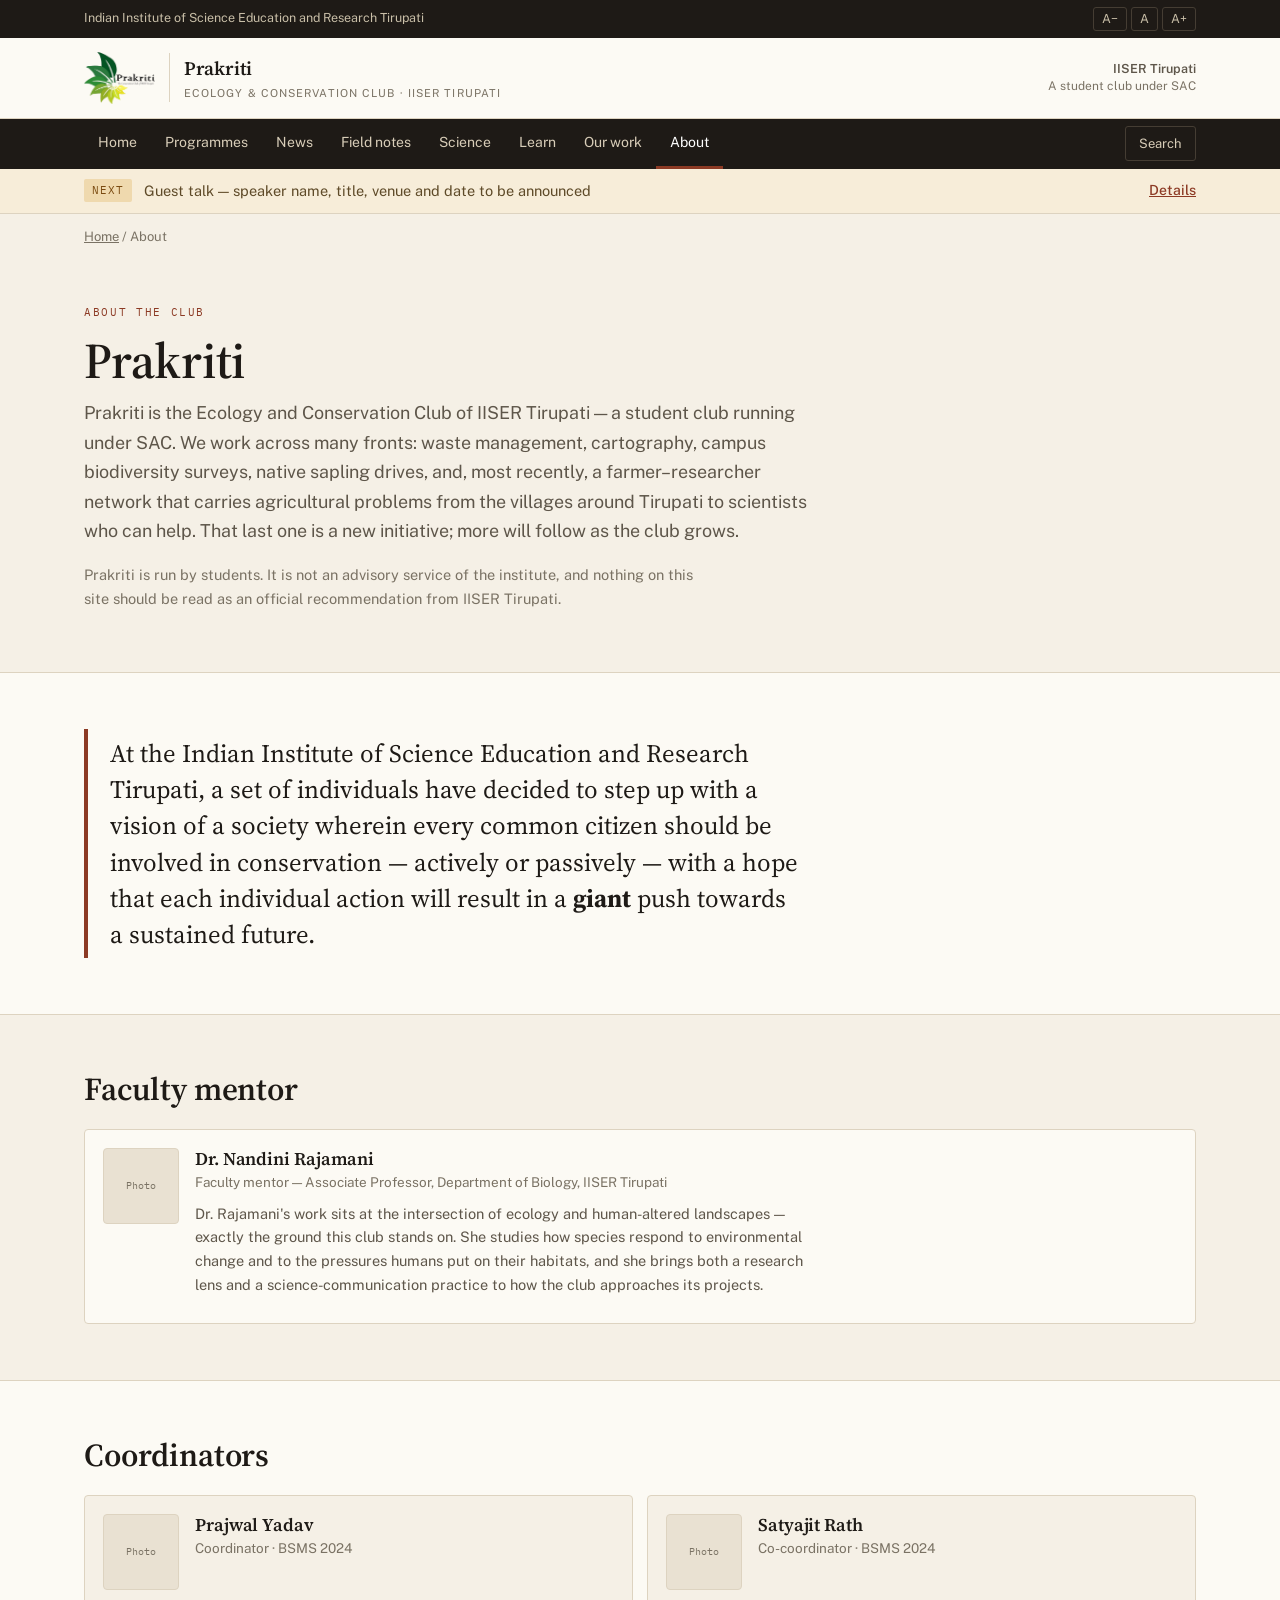
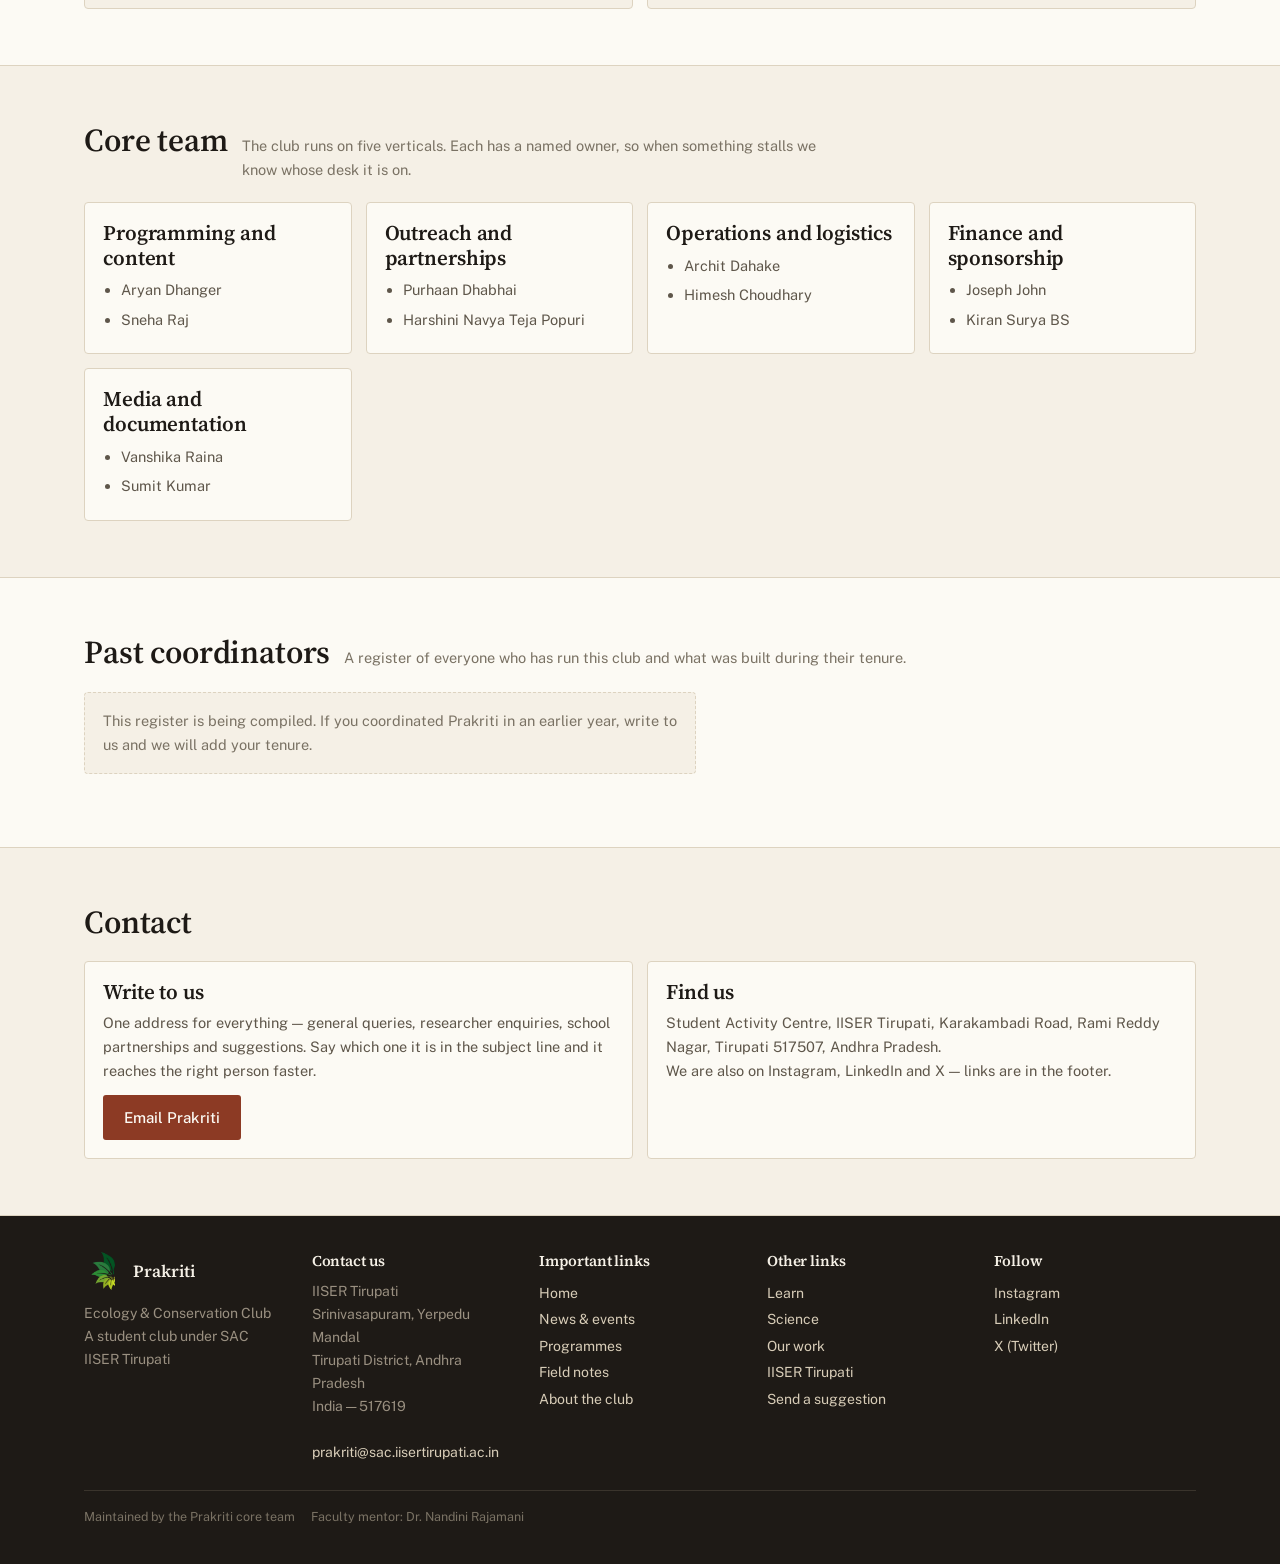
==== about.html @ 29d4784d "update content, add News and Learn pages" ====
<!DOCTYPE html>
<html lang="en">
<head>
<meta charset="utf-8">
<meta name="viewport" content="width=device-width,initial-scale=1">
<title>About — Prakriti, IISER Tirupati</title>
<meta name="description" content="Prakriti is the Ecology and Conservation Club of IISER Tirupati, a student club under SAC. Core team, faculty mentor and past coordinators.">
<link rel="icon" href="assets/img/favicon.png">
<link rel="apple-touch-icon" href="assets/img/apple-touch-icon.png">
<link rel="preconnect" href="https://fonts.googleapis.com">
<link rel="preconnect" href="https://fonts.gstatic.com" crossorigin>
<link href="https://fonts.googleapis.com/css2?family=IBM+Plex+Mono&family=Noto+Sans+Telugu:wght@400;600&family=Public+Sans:wght@400;500;600&family=Source+Serif+4:opsz,wght@8..60,600&display=swap" rel="stylesheet">
<link rel="stylesheet" href="assets/css/style.css">
</head>
<body>
<a class="skip" href="#main">Skip to content</a>
<div id="site-header"></div>

<main id="main">
  <div class="wrap"><nav class="crumbs" aria-label="Breadcrumb"><a href="index.html">Home</a> / About</nav></div>

  <header class="pagehead"><div class="wrap">
    <p class="eyebrow">About the club</p>
    <h1>Prakriti</h1>
    <p class="lede">Prakriti is the Ecology and Conservation Club of IISER Tirupati &mdash; a student club running under SAC. We work across many fronts: waste management, cartography, campus biodiversity surveys, native sapling drives, and, most recently, a farmer&ndash;researcher network that carries agricultural problems from the villages around Tirupati to scientists who can help. That last one is a new initiative; more will follow as the club grows.</p>
    <p class="muted" style="font-size:14.5px">Prakriti is run by students. It is not an advisory service of the institute, and nothing on this site should be read as an official recommendation from IISER Tirupati.</p>
  </div></header>

  <section class="section section--paper"><div class="wrap">
    <blockquote style="font-family:var(--serif);font-size:clamp(19px,2.2vw,25px);line-height:1.45;color:var(--ink);border-left:4px solid var(--laterite);padding:6px 0 6px 22px;margin:0;max-width:60ch">
      At the Indian Institute of Science Education and Research Tirupati, a set of individuals have decided to step up with a vision of a society wherein every common citizen should be involved in conservation &mdash; actively or passively &mdash; with a hope that each individual action will result in a <strong>giant</strong> push towards a sustained future.
    </blockquote>
  </div></section>

  <section class="section"><div class="wrap">
    <div class="sectionhead"><h2>Faculty mentor</h2></div>
    <div id="mentor"></div>
  </div></section>

  <section class="section section--paper"><div class="wrap">
    <div class="sectionhead"><h2>Coordinators</h2></div>
    <div class="grid grid--2" id="coordinators"></div>
  </div></section>

  <section class="section"><div class="wrap">
    <div class="sectionhead"><h2>Core team</h2>
      <p>The club runs on five verticals. Each has a named owner, so when something stalls we know whose desk it is on.</p></div>
    <div class="grid grid--3" id="core-team"></div>
  </div></section>

  <section class="section section--paper"><div class="wrap">
    <div class="sectionhead"><h2>Past coordinators</h2>
      <p>A register of everyone who has run this club and what was built during their tenure.</p></div>
    <div id="past-coordinators"></div>
  </div></section>

  <section class="section" id="contact"><div class="wrap">
    <div class="sectionhead"><h2>Contact</h2></div>
    <div class="grid grid--2">
      <article class="card">
        <h3>Write to us</h3>
        <p>One address for everything &mdash; general queries, researcher enquiries, school partnerships and suggestions. Say which one it is in the subject line and it reaches the right person faster.</p>
        <p style="margin-top:12px"><a class="btn btn--primary" id="mail-link" href="#">Email Prakriti</a></p>
      </article>
      <article class="card">
        <h3>Find us</h3>
        <p>Student Activity Centre, IISER Tirupati, Karakambadi Road, Rami Reddy Nagar, Tirupati 517507, Andhra Pradesh.</p>
        <p>We are also on Instagram, LinkedIn and X &mdash; links are in the footer.</p>
      </article>
    </div>
  </div></section>
</main>

<div id="site-footer"></div>
<script src="assets/js/content.js"></script>
<script src="assets/js/site.js"></script>
<script>
  document.addEventListener("DOMContentLoaded", function () {
    document.getElementById("mail-link").href = "mailto:" + SITE.email;
  });
</script>
</body>
</html>
---- assets/css/style.css ----
/* Prakriti — Conservation Club, IISER Tirupati
   Direction C: Soil and Signal
   Edit content in assets/js/content.js, not here. */

:root{
  --millet:#F5F0E6;
  --paper:#FCFAF4;
  --ink:#1E1A16;
  --ink-soft:#5E564A;
  --muted:#7A7264;
  --rule:#DDD3C0;
  --rule-soft:#E9E1D2;

  --laterite:#8C3A24;
  --laterite-dark:#6B2A18;
  --laterite-bg:#F5E3DC;

  --ochre:#C9853F;
  --ochre-bg:#F7EDD9;
  --ochre-text:#7A4A10;

  --green:#1B6B2E;
  --green-dark:#14521F;
  --green-bg:#E4EFE3;

  --leaf:#4A6224;

  --serif:"Source Serif 4",Georgia,serif;
  --sans:"Public Sans",system-ui,-apple-system,sans-serif;
  --mono:"IBM Plex Mono",ui-monospace,monospace;
  --telugu:"Noto Sans Telugu",var(--sans);

  --wrap:1200px;
  --gut:clamp(18px,4vw,44px);
  --strata:linear-gradient(180deg,#4A5A2C 0 8%,#4A2B1E 8% 24%,#8C3A24 24% 48%,#A85230 48% 66%,#C9853F 66% 84%,#8A7A5E 84% 100%);
}

*{box-sizing:border-box}
html{scroll-behavior:smooth;font-size:var(--rootsize,17px)}
body{
  margin:0;background:var(--millet);color:var(--ink);
  font-family:var(--sans);font-size:1rem;line-height:1.65;
  -webkit-font-smoothing:antialiased;
}
img{max-width:100%;display:block}
a{color:var(--green-dark)}
a:hover{color:var(--green)}
:focus-visible{outline:2px solid var(--laterite);outline-offset:2px}

.wrap{max-width:var(--wrap);margin:0 auto;padding-inline:var(--gut)}
.skip{position:absolute;left:-9999px}
.skip:focus{left:8px;top:8px;z-index:200;background:var(--paper);padding:8px 14px;border-radius:3px}
.sr{position:absolute;width:1px;height:1px;overflow:hidden;clip:rect(0 0 0 0);white-space:nowrap}

h1,h2,h3,h4{font-family:var(--serif);font-weight:600;line-height:1.18;margin:0;letter-spacing:-.005em}
h1{font-size:clamp(30px,4.4vw,50px);line-height:1.1}
h2{font-size:clamp(22px,2.8vw,32px)}
h3{font-size:clamp(17px,1.7vw,21px)}
h4{font-size:16px}
p{margin:0 0 1rem;max-width:68ch}
.lede{font-size:clamp(16px,1.4vw,19px);color:var(--ink-soft)}
.eyebrow{font-family:var(--mono);font-size:11px;letter-spacing:.15em;text-transform:uppercase;color:var(--laterite);margin:0 0 12px}
.muted{color:var(--muted)}
[lang="te"]{font-family:var(--telugu);line-height:1.85}

/* ---------- top bar ---------- */
.topbar{background:var(--ink);color:#C9BFA8;font-size:12.5px}
.topbar__in{display:flex;align-items:center;gap:14px;padding-block:7px;flex-wrap:wrap}
.topbar__name{margin-right:auto}
.topbar button{
  background:none;border:1px solid #453D33;color:inherit;font:inherit;
  padding:2px 8px;border-radius:3px;cursor:pointer;line-height:1.4;
}
.topbar button:hover{border-color:#7A7264;color:#F5F0E6}
.sizeset{display:flex;gap:4px}

/* ---------- masthead ---------- */
.masthead{background:var(--paper);border-bottom:1px solid var(--rule)}
.masthead__in{display:flex;align-items:center;gap:16px;padding-block:14px}
.lockup{display:flex;align-items:center;gap:14px;text-decoration:none;color:inherit}
.lockup img{height:52px;width:auto}
.lockup__txt{border-left:1px solid var(--rule);padding-left:14px}
.lockup__txt b{display:block;font-family:var(--serif);font-size:19px;font-weight:600;letter-spacing:-.01em}
.lockup__txt span{display:block;font-size:11px;letter-spacing:.1em;text-transform:uppercase;color:var(--muted)}
.masthead__inst{margin-left:auto;text-align:right;font-size:12px;color:var(--muted);line-height:1.4;max-width:22ch}
.masthead__inst b{display:block;color:var(--ink-soft);font-weight:600;font-size:12.5px}
@media(max-width:720px){
  .lockup img{height:40px}
  .masthead__inst{display:none}
}

/* ---------- nav ---------- */
.mainnav{background:var(--ink);position:sticky;top:0;z-index:80}
.mainnav__in{display:flex;align-items:stretch;gap:2px;padding-inline:var(--gut);max-width:var(--wrap);margin:0 auto}
.mainnav a{
  color:#D8CDB8;text-decoration:none;font-size:14px;padding:12px 14px;
  border-bottom:3px solid transparent;white-space:nowrap;
}
.mainnav a:hover{color:#fff;background:#2C251E}
.mainnav a[aria-current="page"]{color:#fff;border-bottom-color:var(--laterite)}
.navsearch{
  margin-left:auto;align-self:center;background:none;border:1px solid #453D33;
  color:#D8CDB8;font:inherit;font-size:13px;padding:6px 13px;border-radius:3px;cursor:pointer;
  display:flex;align-items:center;gap:7px;
}
.navsearch:hover{border-color:#7A7264;color:#fff}
.navtoggle{display:none;margin-left:auto;align-self:center;background:none;border:1px solid #453D33;color:#D8CDB8;font:inherit;padding:6px 12px;border-radius:3px;cursor:pointer}
@media(max-width:900px){
  .mainnav__in{flex-wrap:wrap}
  .navtoggle{display:block}
  .mainnav__links{display:none;width:100%;flex-direction:column;padding-bottom:8px}
  .mainnav__links.open{display:flex}
  .mainnav__links a{border-bottom:1px solid #2C251E;border-left:3px solid transparent}
  .mainnav__links a[aria-current="page"]{border-left-color:var(--laterite);border-bottom-color:#2C251E}
  .navsearch{order:-1;margin-left:auto}
}
@media(min-width:901px){.mainnav__links{display:flex}}

/* ---------- strata + hero ---------- */
.strata{width:6px;flex:none;background:var(--strata)}
.hero{display:flex;background:var(--millet);border-bottom:1px solid var(--rule)}
.hero__body{flex:1;padding:clamp(30px,5vw,60px) var(--gut);max-width:var(--wrap);margin-inline:auto}
.hero h1{max-width:20ch;margin-bottom:16px}
.hero .lede{max-width:60ch}
.btnrow{display:flex;flex-wrap:wrap;gap:10px;margin-top:24px}

.btn{
  display:inline-block;font-family:var(--sans);font-size:15px;font-weight:500;
  padding:11px 20px;border-radius:3px;border:1px solid transparent;
  text-decoration:none;cursor:pointer;line-height:1.4;
}
.btn--primary{background:var(--laterite);color:var(--paper)}
.btn--primary:hover{background:var(--laterite-dark);color:var(--paper)}
.btn--secondary{border-color:#B6C4B4;color:var(--green-dark);background:none}
.btn--secondary:hover{border-color:var(--green);background:var(--green-bg);color:var(--green-dark)}
.btn--wide{width:100%;text-align:center}

/* ---------- announcement ---------- */
.announce{background:var(--ochre-bg);border-bottom:1px solid var(--rule)}
.announce__in{display:flex;align-items:center;gap:12px;padding-block:10px;flex-wrap:wrap}
.tag{
  font-family:var(--mono);font-size:10.5px;letter-spacing:.1em;text-transform:uppercase;
  padding:3px 8px;border-radius:2px;background:#EFD9AE;color:var(--ochre-text);white-space:nowrap;
}
.announce__txt{font-size:14.5px;color:#5E4A28}
.announce a{margin-left:auto;font-size:14px;color:var(--laterite);font-weight:500}

/* ---------- sections ---------- */
.section{padding-block:clamp(34px,5vw,56px);border-bottom:1px solid var(--rule)}
.section--paper{background:var(--paper)}
.sectionhead{display:flex;align-items:baseline;gap:14px;flex-wrap:wrap;margin-bottom:20px}
.sectionhead p{margin:0;width:100%;color:var(--muted);font-size:14.5px}
.sectionhead a{margin-left:auto;font-size:14px;font-weight:500}

.crumbs{font-size:13px;color:var(--muted);padding-block:12px}
.crumbs a{color:var(--muted)}

.pagehead{padding-block:clamp(26px,4vw,44px);border-bottom:1px solid var(--rule)}
.pagehead h1{margin-bottom:10px}

/* ---------- cards ---------- */
.grid{display:grid;gap:14px}
.grid--3{grid-template-columns:repeat(auto-fit,minmax(240px,1fr))}
.grid--4{grid-template-columns:repeat(auto-fit,minmax(190px,1fr))}
.grid--2{grid-template-columns:repeat(auto-fit,minmax(300px,1fr))}

.card{background:var(--paper);border:1px solid var(--rule);border-radius:4px;padding:18px}
.section--paper .card{background:var(--millet)}
.card__meta{font-family:var(--mono);font-size:10.5px;letter-spacing:.08em;text-transform:uppercase;color:var(--muted);margin-bottom:8px}
.card h3{margin-bottom:6px}
.card p{font-size:14.5px;color:var(--ink-soft);margin:0}
.card__foot{margin-top:12px;padding-top:10px;border-top:1px solid var(--rule-soft);font-size:13px;color:var(--muted)}

/* ---------- report board ---------- */
.board{border-top:1px solid var(--rule)}
.brow{
  display:grid;grid-template-columns:100px 1fr 200px 130px;gap:16px;align-items:baseline;
  padding:14px 0;border-bottom:1px solid var(--rule);
}
.brow__id{font-family:var(--mono);font-size:12.5px;color:var(--laterite)}
.brow__q{font-size:15px}
.brow__loc{font-size:13.5px;color:var(--muted)}
@media(max-width:820px){
  .brow{grid-template-columns:100px 1fr;row-gap:5px}
  .brow__loc,.brow__status{grid-column:2}
}
.chip{
  display:inline-block;font-family:var(--mono);font-size:10.5px;letter-spacing:.07em;
  text-transform:uppercase;padding:3px 8px;border-radius:2px;border:1px solid;white-space:nowrap;
}
.chip--new{color:var(--ochre-text);border-color:#DFC08A;background:var(--ochre-bg)}
.chip--routed{color:var(--green-dark);border-color:#AFCBAC;background:var(--green-bg)}
.chip--answered{color:var(--leaf);border-color:#BCCB9E;background:#EDF2E2}

/* ---------- science entry ---------- */
.sci{background:var(--paper);border:1px solid var(--rule);border-left:4px solid var(--ochre);border-radius:0;padding:20px;margin-bottom:16px}
.section--paper .sci{background:var(--millet)}
.sci h3{margin-bottom:14px;max-width:46ch}
.sci__block{margin-bottom:14px}
.sci__block:last-child{margin-bottom:0}
.sci__label{font-family:var(--mono);font-size:10.5px;letter-spacing:.1em;text-transform:uppercase;color:var(--ochre-text);margin-bottom:5px}
.sci__block p{font-size:14.5px;color:var(--ink-soft);margin:0 0 6px}
.sci__block ul{margin:0;padding-left:19px;font-size:14.5px;color:var(--ink-soft)}
.sci__block li{margin-bottom:4px}

/* ---------- people ---------- */
.person{display:flex;gap:16px;background:var(--paper);border:1px solid var(--rule);border-radius:4px;padding:18px}
.section--paper .person{background:var(--millet)}
.person__ph{
  width:76px;height:76px;flex:none;border-radius:4px;background:var(--rule-soft);
  border:1px solid var(--rule);display:flex;align-items:center;justify-content:center;
  font-family:var(--mono);font-size:9.5px;color:var(--muted);text-align:center;overflow:hidden;
}
.person__ph img{width:100%;height:100%;object-fit:cover}
.person h3{font-size:18px;margin-bottom:2px}
.person__role{font-size:13.5px;color:var(--muted);margin-bottom:8px}
.person p{font-size:14.5px;color:var(--ink-soft);margin:0 0 8px}

.teamlist{margin:0;padding-left:18px;font-size:14.5px;color:var(--ink-soft);line-height:1.9}
.teamlist li{margin-bottom:2px}

.reg{width:100%;border-collapse:collapse;font-size:14.5px}
.reg th{
  text-align:left;font-family:var(--mono);font-size:10.5px;letter-spacing:.09em;
  text-transform:uppercase;color:var(--muted);font-weight:400;
  padding:8px 12px 8px 0;border-bottom:1px solid var(--rule);
}
.reg td{padding:11px 12px 11px 0;border-bottom:1px solid var(--rule-soft);vertical-align:top}
.reg td:first-child{font-family:var(--mono);font-size:12.5px;color:var(--laterite);white-space:nowrap}

/* ---------- forms ---------- */
.field{margin-bottom:15px}
.field label{display:block;font-size:14px;font-weight:600;margin-bottom:5px}
.field .opt{font-weight:400;color:var(--muted);font-size:12.5px}
.field input,.field select,.field textarea{
  width:100%;background:var(--paper);border:1px solid var(--rule);color:var(--ink);
  font-family:inherit;font-size:16px;padding:11px 12px;border-radius:3px;
}
.field textarea{min-height:120px;resize:vertical}
.field input:focus,.field textarea:focus,.field select:focus{border-color:var(--laterite);outline:none}
.formnote{font-size:13.5px;color:var(--muted)}
.status{font-size:14px;min-height:1.4em;margin:12px 0 0}
.status[data-tone="ok"]{color:var(--leaf)}
.status[data-tone="err"]{color:var(--laterite)}

.callout{background:var(--green-bg);border:1px solid #C6DBC4;border-radius:4px;padding:16px 18px}
.callout p:last-child{margin-bottom:0}

/* ---------- search ---------- */
.searchpanel{
  display:none;position:fixed;inset:0;z-index:120;background:rgba(30,26,22,.55);
  padding:8vh 16px 16px;
}
.searchpanel.open{display:block}
.searchbox{
  max-width:620px;margin:0 auto;background:var(--paper);border-radius:6px;
  border:1px solid var(--rule);overflow:hidden;
}
.searchbox input{
  width:100%;border:none;border-bottom:1px solid var(--rule);padding:16px 18px;
  font-family:inherit;font-size:17px;background:var(--paper);color:var(--ink);
}
.searchbox input:focus{outline:none}
.results{max-height:56vh;overflow-y:auto}
.results a{display:block;padding:12px 18px;border-bottom:1px solid var(--rule-soft);text-decoration:none;color:var(--ink)}
.results a:hover{background:var(--millet)}
.results .rk{font-family:var(--mono);font-size:10px;letter-spacing:.09em;text-transform:uppercase;color:var(--muted)}
.results .rt{font-size:15px;margin-top:2px}
.results__empty{padding:18px;color:var(--muted);font-size:14.5px}

/* ---------- footer ---------- */
.foot{background:var(--ink);color:#9A9081;padding-block:36px;font-size:14px}
.foot a{color:#D8CDB8;text-decoration:none}
.foot a:hover{color:#fff;text-decoration:underline}
.foot__grid{display:grid;grid-template-columns:repeat(auto-fit,minmax(190px,1fr));gap:26px}
.foot h4{font-family:var(--serif);color:#F5F0E6;font-size:15px;margin-bottom:10px;font-weight:600}
.foot ul{list-style:none;margin:0;padding:0;line-height:1.9}
.foot__brand{display:flex;align-items:center;gap:11px;margin-bottom:12px}
.foot__brand img{height:38px;width:auto}
.foot__brand b{font-family:var(--serif);color:#F5F0E6;font-size:17px;font-weight:600}
.foot__legal{
  border-top:1px solid #3A342C;margin-top:26px;padding-top:16px;
  font-size:12.5px;color:#7A7264;display:flex;gap:16px;flex-wrap:wrap;
}

.pending{
  border:1px dashed var(--rule);border-radius:4px;padding:16px 18px;
  color:var(--muted);font-size:14.5px;background:var(--paper);
}
.section--paper .pending{background:var(--millet)}

@media (prefers-reduced-motion:reduce){
  html{scroll-behavior:auto}
  *{animation:none!important;transition:none!important}
}
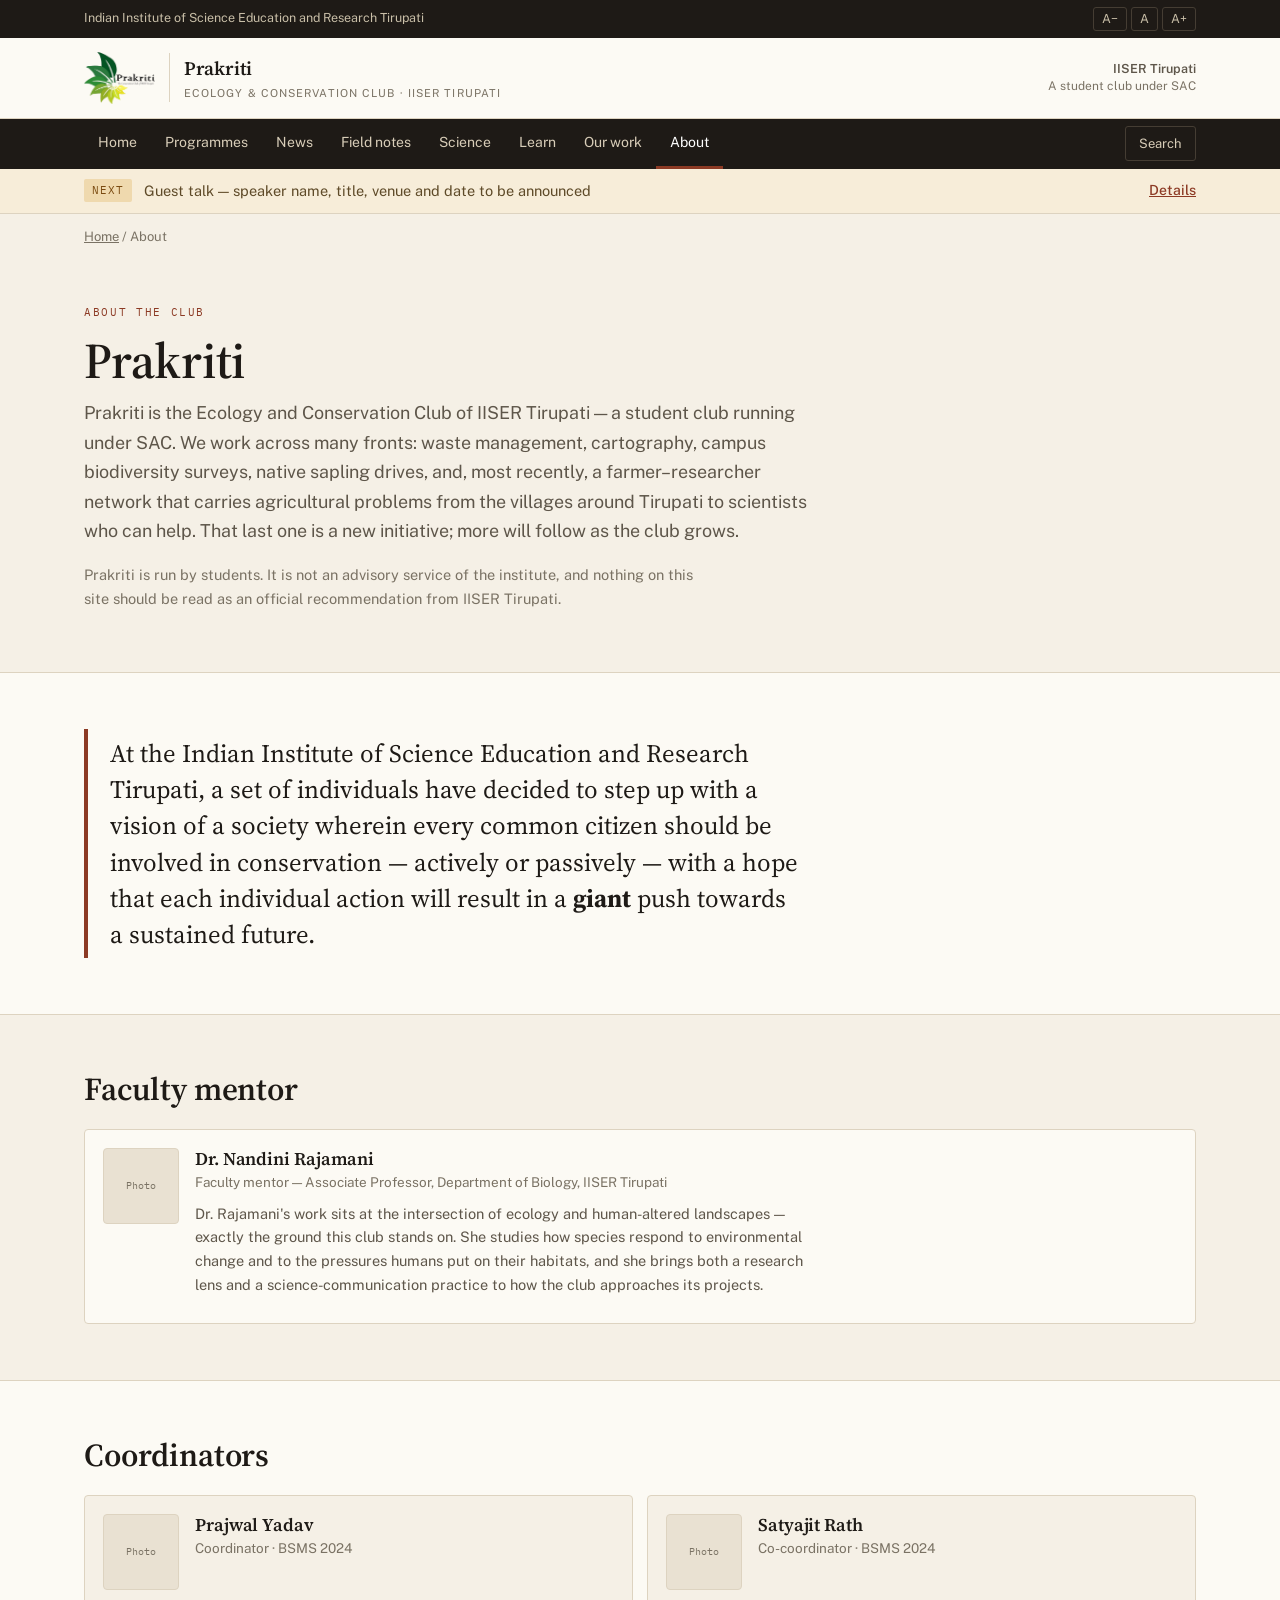
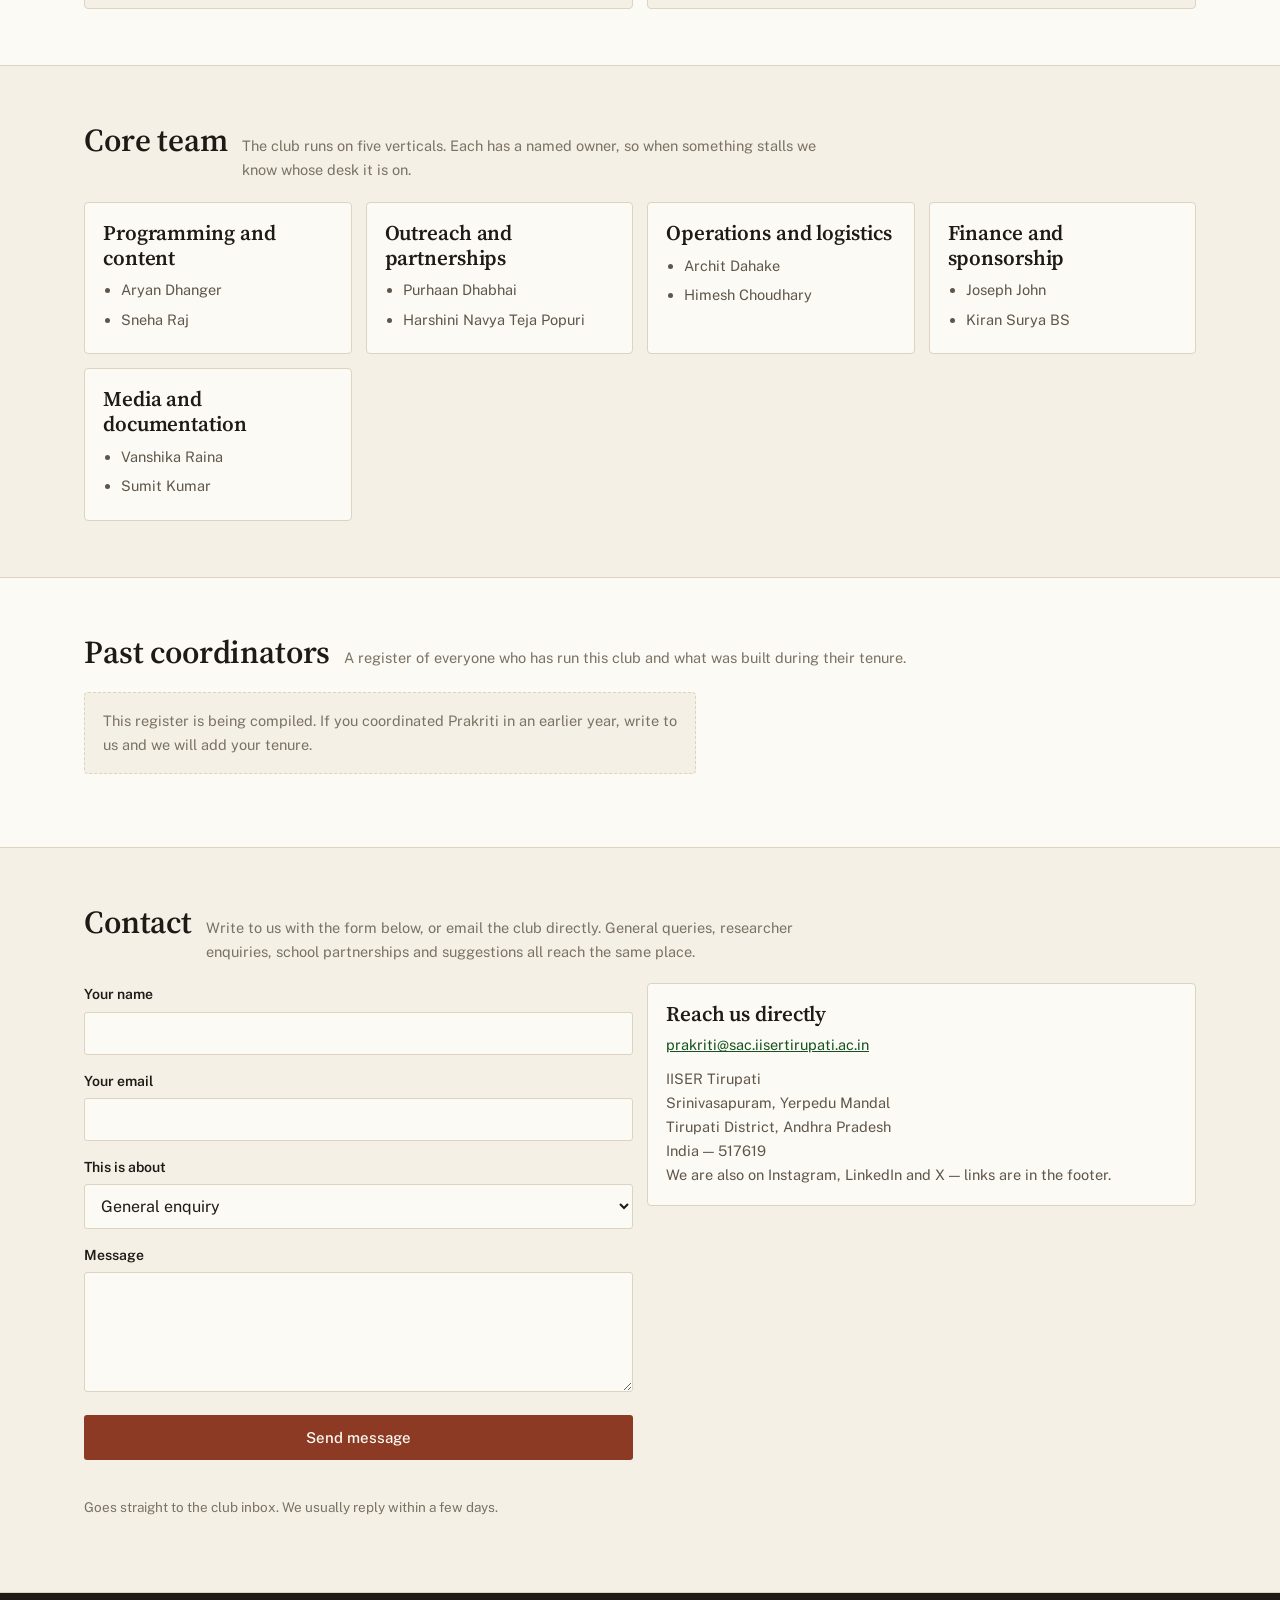
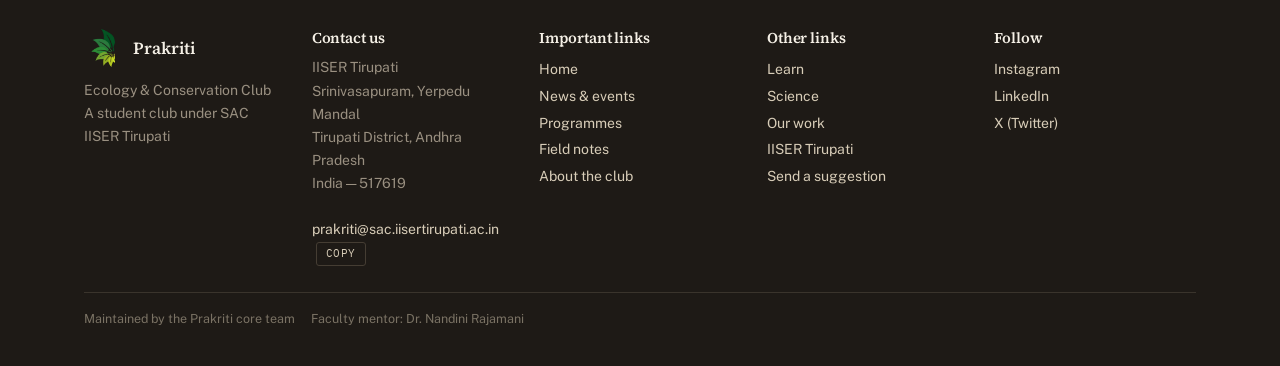
==== commit 4996c2a3: "third update" ====
--- a/about.html
+++ b/about.html
@@ -55,29 +55,93 @@
   </div></section>
 
   <section class="section" id="contact"><div class="wrap">
-    <div class="sectionhead"><h2>Contact</h2></div>
+    <div class="sectionhead"><h2>Contact</h2>
+      <p>Write to us with the form below, or email the club directly. General queries, researcher enquiries, school partnerships and suggestions all reach the same place.</p></div>
     <div class="grid grid--2">
-      <article class="card">
-        <h3>Write to us</h3>
-        <p>One address for everything &mdash; general queries, researcher enquiries, school partnerships and suggestions. Say which one it is in the subject line and it reaches the right person faster.</p>
-        <p style="margin-top:12px"><a class="btn btn--primary" id="mail-link" href="#">Email Prakriti</a></p>
-      </article>
-      <article class="card">
-        <h3>Find us</h3>
-        <p>Student Activity Centre, IISER Tirupati, Karakambadi Road, Rami Reddy Nagar, Tirupati 517507, Andhra Pradesh.</p>
-        <p>We are also on Instagram, LinkedIn and X &mdash; links are in the footer.</p>
-      </article>
+      <div>
+        <form id="contactForm" novalidate>
+          <div class="field">
+            <label for="c_name">Your name</label>
+            <input id="c_name" name="name" required autocomplete="name">
+          </div>
+          <div class="field">
+            <label for="c_email">Your email</label>
+            <input id="c_email" name="email" type="email" required autocomplete="email">
+          </div>
+          <div class="field">
+            <label for="c_topic">This is about</label>
+            <select id="c_topic" name="topic">
+              <option>General enquiry</option>
+              <option>I'm a researcher</option>
+              <option>School partnership</option>
+              <option>A suggestion</option>
+              <option>Something else</option>
+            </select>
+          </div>
+          <div class="field">
+            <label for="c_message">Message</label>
+            <textarea id="c_message" name="message" required></textarea>
+          </div>
+          <p><button type="submit" class="btn btn--primary btn--wide">Send message</button></p>
+          <p class="status" id="c_status" role="status" aria-live="polite"></p>
+          <p class="formnote">Goes straight to the club inbox. We usually reply within a few days.</p>
+        </form>
+      </div>
+      <div>
+        <article class="card">
+          <h3>Reach us directly</h3>
+          <p style="margin-bottom:10px"><a id="c_mail" href="#">prakriti@sac.iisertirupati.ac.in</a></p>
+          <p>IISER Tirupati<br>Srinivasapuram, Yerpedu Mandal<br>Tirupati District, Andhra Pradesh<br>India &mdash; 517619</p>
+          <p style="margin:0">We are also on Instagram, LinkedIn and X &mdash; links are in the footer.</p>
+        </article>
+      </div>
     </div>
   </div></section>
+
+  <script>
+  document.addEventListener("DOMContentLoaded", function () {
+    document.getElementById("c_mail").href = "mailto:" + SITE.email;
+
+    // Formspree endpoint. Replace FORM_ID after creating a free form at formspree.io.
+    var FORMSPREE = "";
+    var form = document.getElementById("contactForm");
+    var st = document.getElementById("c_status");
+    function say(m, tone){ st.textContent = m; st.dataset.tone = tone || ""; }
+
+    form.addEventListener("submit", function (e) {
+      e.preventDefault();
+      if (!form.name.value.trim() || !form.email.value.trim() || !form.message.value.trim()) {
+        return say("Please fill in your name, email and message.", "err");
+      }
+      if (!FORMSPREE) {
+        // Fallback until Formspree is connected: open the user's mail app, pre-filled.
+        var body = "Name: " + form.name.value.trim() +
+                   "\nEmail: " + form.email.value.trim() +
+                   "\nTopic: " + form.topic.value +
+                   "\n\n" + form.message.value.trim();
+        window.location.href = "mailto:" + SITE.email +
+          "?subject=" + encodeURIComponent("Website enquiry — " + form.topic.value) +
+          "&body=" + encodeURIComponent(body);
+        return say("Opening your email app with the message ready to send.", "ok");
+      }
+      say("Sending…");
+      fetch(FORMSPREE, {
+        method: "POST",
+        headers: { "Accept": "application/json" },
+        body: new FormData(form)
+      }).then(function (r) {
+        if (r.ok) { form.reset(); say("Thanks — your message has been sent.", "ok"); }
+        else { say("Something went wrong. Please email us directly instead.", "err"); }
+      }).catch(function () {
+        say("Something went wrong. Please email us directly instead.", "err");
+      });
+    });
+  });
+  </script>
 </main>
 
 <div id="site-footer"></div>
 <script src="assets/js/content.js"></script>
 <script src="assets/js/site.js"></script>
-<script>
-  document.addEventListener("DOMContentLoaded", function () {
-    document.getElementById("mail-link").href = "mailto:" + SITE.email;
-  });
-</script>
 </body>
 </html>
--- a/assets/css/style.css
+++ b/assets/css/style.css
@@ -216,6 +216,13 @@
 .person__role{font-size:13.5px;color:var(--muted);margin-bottom:8px}
 .person p{font-size:14.5px;color:var(--ink-soft);margin:0 0 8px}
 
+.copybtn{
+  font-family:var(--mono);font-size:10.5px;letter-spacing:.06em;text-transform:uppercase;
+  background:none;border:1px solid #453D33;color:#D8CDB8;
+  padding:3px 9px;border-radius:3px;cursor:pointer;margin-left:4px;line-height:1.5;
+}
+.copybtn:hover{border-color:#7A7264;color:#fff}
+
 .teamlist{margin:0;padding-left:18px;font-size:14.5px;color:var(--ink-soft);line-height:1.9}
 .teamlist li{margin-bottom:2px}
 
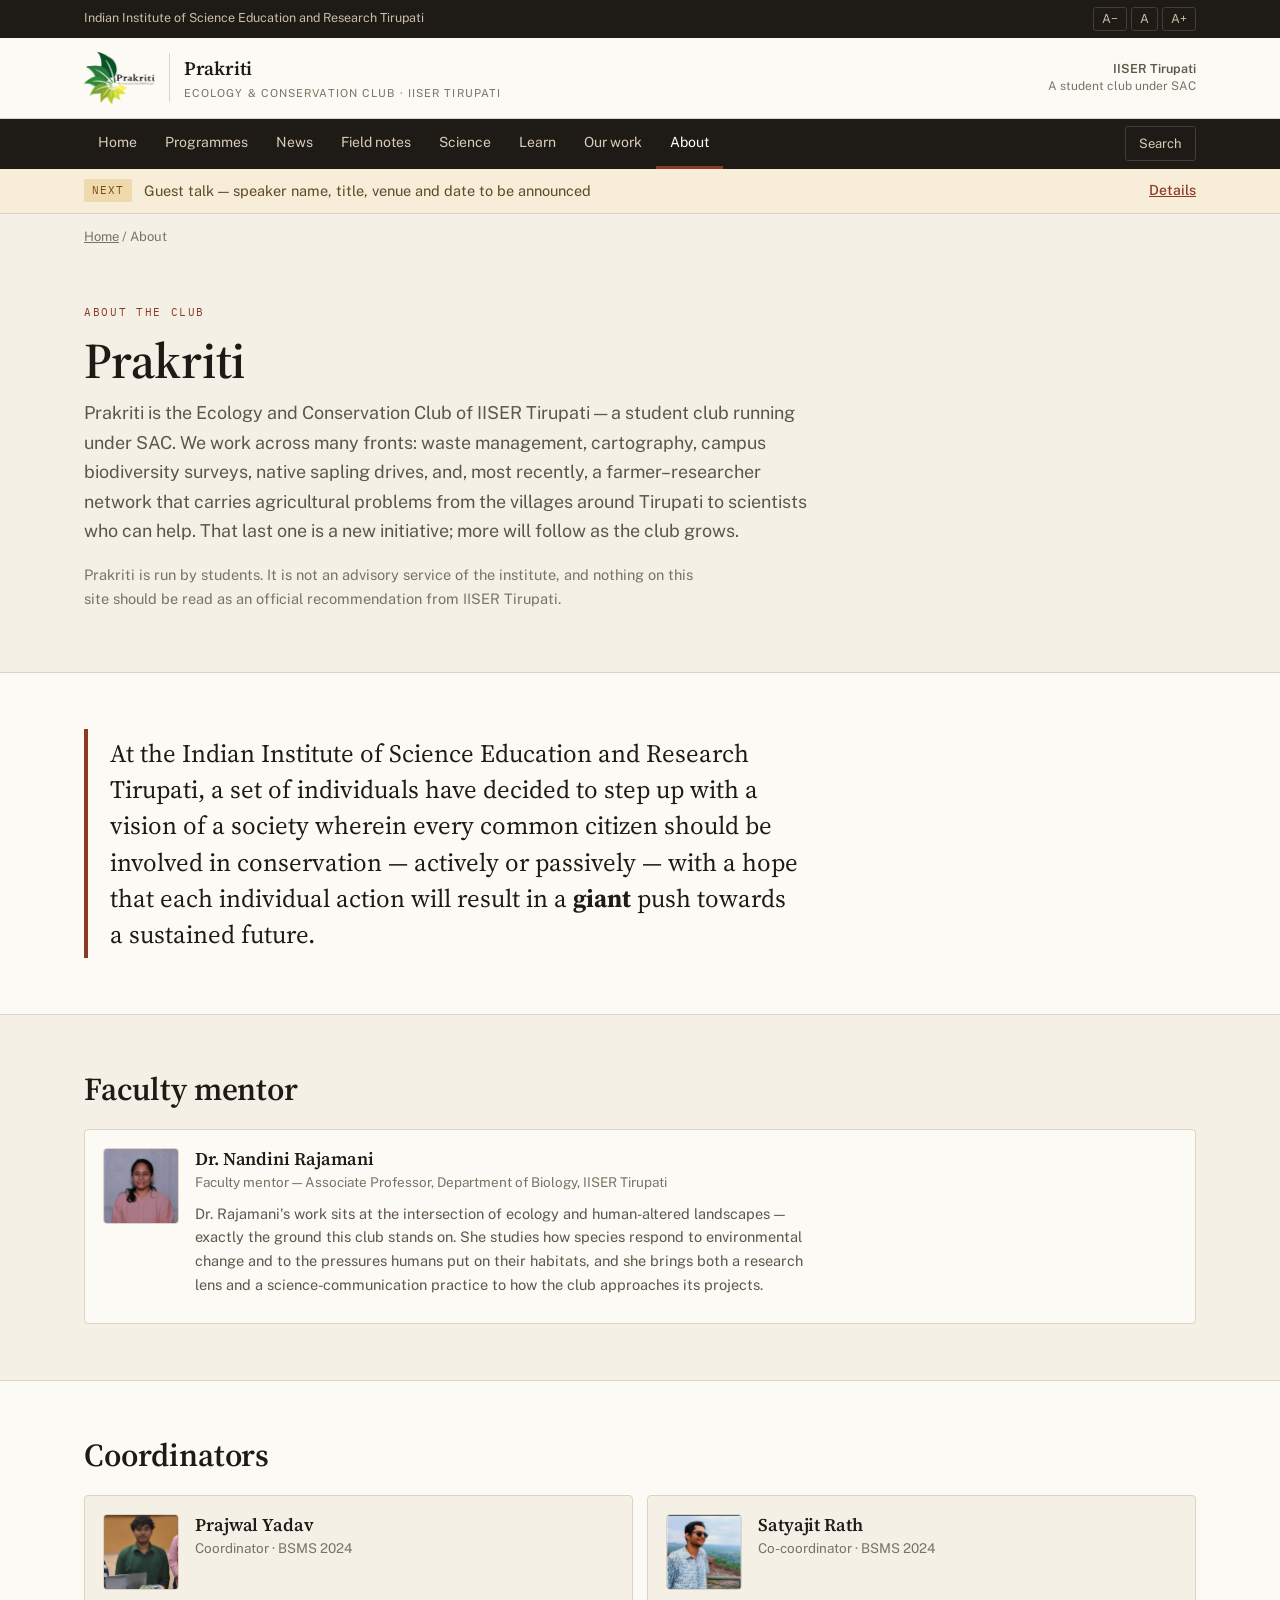
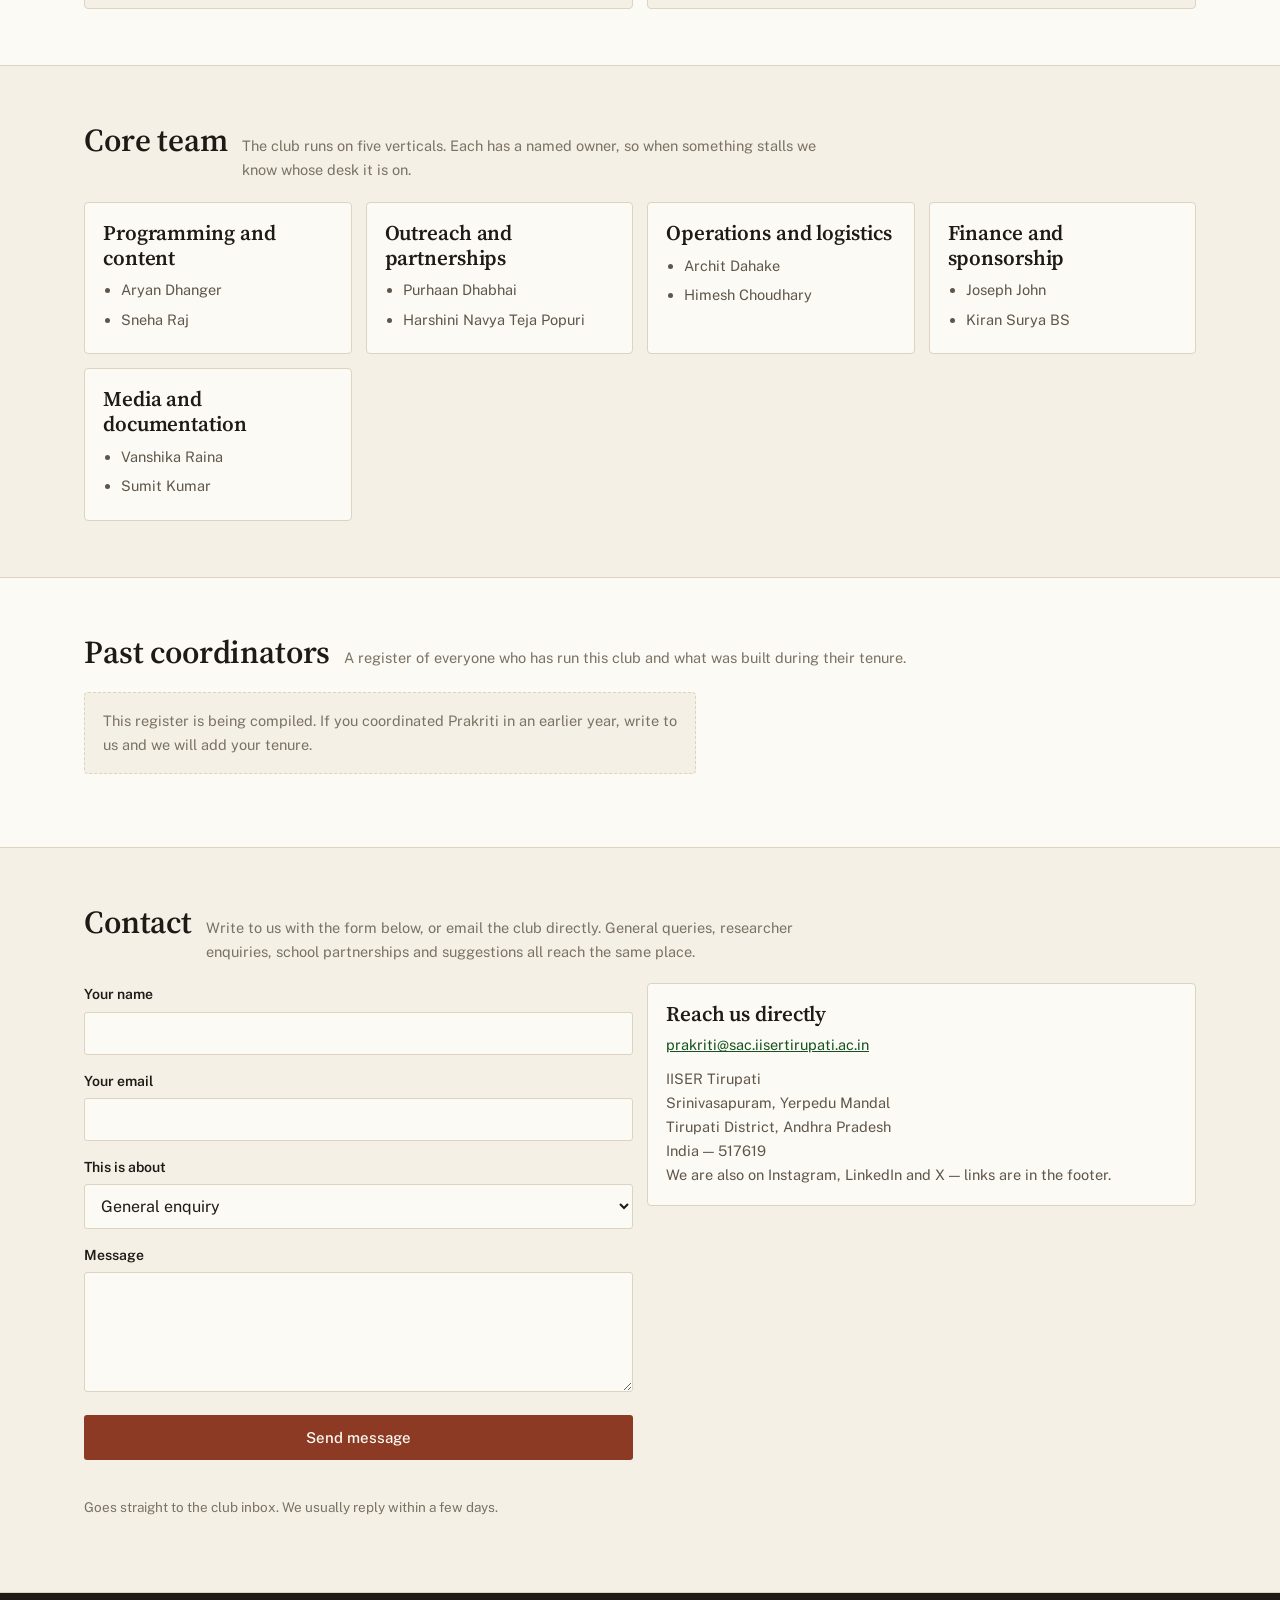
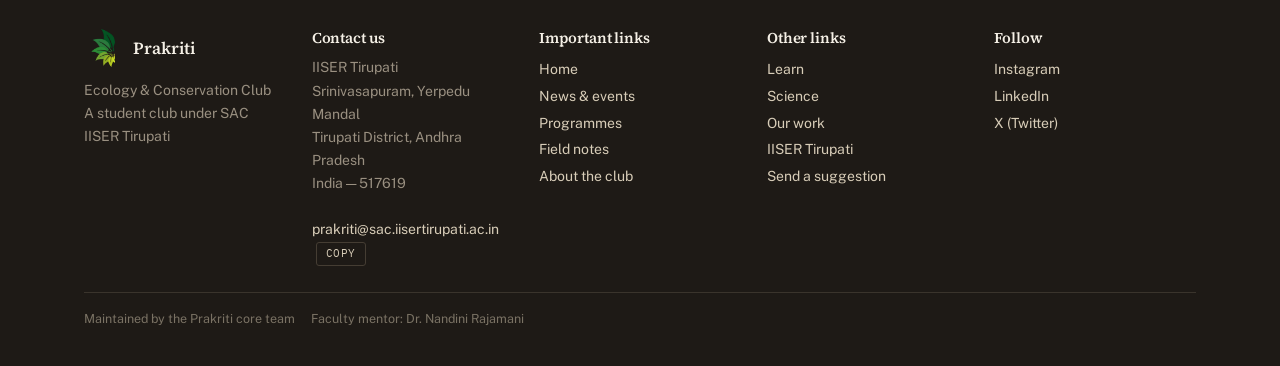
==== commit b9c8a7b9: "forms link update" ====
--- a/about.html
+++ b/about.html
@@ -1,147 +1,272 @@
-<!DOCTYPE html>
+<!doctype html>
 <html lang="en">
-<head>
-<meta charset="utf-8">
-<meta name="viewport" content="width=device-width,initial-scale=1">
-<title>About — Prakriti, IISER Tirupati</title>
-<meta name="description" content="Prakriti is the Ecology and Conservation Club of IISER Tirupati, a student club under SAC. Core team, faculty mentor and past coordinators.">
-<link rel="icon" href="assets/img/favicon.png">
-<link rel="apple-touch-icon" href="assets/img/apple-touch-icon.png">
-<link rel="preconnect" href="https://fonts.googleapis.com">
-<link rel="preconnect" href="https://fonts.gstatic.com" crossorigin>
-<link href="https://fonts.googleapis.com/css2?family=IBM+Plex+Mono&family=Noto+Sans+Telugu:wght@400;600&family=Public+Sans:wght@400;500;600&family=Source+Serif+4:opsz,wght@8..60,600&display=swap" rel="stylesheet">
-<link rel="stylesheet" href="assets/css/style.css">
-</head>
-<body>
-<a class="skip" href="#main">Skip to content</a>
-<div id="site-header"></div>
-
-<main id="main">
-  <div class="wrap"><nav class="crumbs" aria-label="Breadcrumb"><a href="index.html">Home</a> / About</nav></div>
-
-  <header class="pagehead"><div class="wrap">
-    <p class="eyebrow">About the club</p>
-    <h1>Prakriti</h1>
-    <p class="lede">Prakriti is the Ecology and Conservation Club of IISER Tirupati &mdash; a student club running under SAC. We work across many fronts: waste management, cartography, campus biodiversity surveys, native sapling drives, and, most recently, a farmer&ndash;researcher network that carries agricultural problems from the villages around Tirupati to scientists who can help. That last one is a new initiative; more will follow as the club grows.</p>
-    <p class="muted" style="font-size:14.5px">Prakriti is run by students. It is not an advisory service of the institute, and nothing on this site should be read as an official recommendation from IISER Tirupati.</p>
-  </div></header>
-
-  <section class="section section--paper"><div class="wrap">
-    <blockquote style="font-family:var(--serif);font-size:clamp(19px,2.2vw,25px);line-height:1.45;color:var(--ink);border-left:4px solid var(--laterite);padding:6px 0 6px 22px;margin:0;max-width:60ch">
-      At the Indian Institute of Science Education and Research Tirupati, a set of individuals have decided to step up with a vision of a society wherein every common citizen should be involved in conservation &mdash; actively or passively &mdash; with a hope that each individual action will result in a <strong>giant</strong> push towards a sustained future.
-    </blockquote>
-  </div></section>
-
-  <section class="section"><div class="wrap">
-    <div class="sectionhead"><h2>Faculty mentor</h2></div>
-    <div id="mentor"></div>
-  </div></section>
-
-  <section class="section section--paper"><div class="wrap">
-    <div class="sectionhead"><h2>Coordinators</h2></div>
-    <div class="grid grid--2" id="coordinators"></div>
-  </div></section>
-
-  <section class="section"><div class="wrap">
-    <div class="sectionhead"><h2>Core team</h2>
-      <p>The club runs on five verticals. Each has a named owner, so when something stalls we know whose desk it is on.</p></div>
-    <div class="grid grid--3" id="core-team"></div>
-  </div></section>
-
-  <section class="section section--paper"><div class="wrap">
-    <div class="sectionhead"><h2>Past coordinators</h2>
-      <p>A register of everyone who has run this club and what was built during their tenure.</p></div>
-    <div id="past-coordinators"></div>
-  </div></section>
-
-  <section class="section" id="contact"><div class="wrap">
-    <div class="sectionhead"><h2>Contact</h2>
-      <p>Write to us with the form below, or email the club directly. General queries, researcher enquiries, school partnerships and suggestions all reach the same place.</p></div>
-    <div class="grid grid--2">
-      <div>
-        <form id="contactForm" novalidate>
-          <div class="field">
-            <label for="c_name">Your name</label>
-            <input id="c_name" name="name" required autocomplete="name">
-          </div>
-          <div class="field">
-            <label for="c_email">Your email</label>
-            <input id="c_email" name="email" type="email" required autocomplete="email">
-          </div>
-          <div class="field">
-            <label for="c_topic">This is about</label>
-            <select id="c_topic" name="topic">
-              <option>General enquiry</option>
-              <option>I'm a researcher</option>
-              <option>School partnership</option>
-              <option>A suggestion</option>
-              <option>Something else</option>
-            </select>
-          </div>
-          <div class="field">
-            <label for="c_message">Message</label>
-            <textarea id="c_message" name="message" required></textarea>
-          </div>
-          <p><button type="submit" class="btn btn--primary btn--wide">Send message</button></p>
-          <p class="status" id="c_status" role="status" aria-live="polite"></p>
-          <p class="formnote">Goes straight to the club inbox. We usually reply within a few days.</p>
-        </form>
+  <head>
+    <meta charset="utf-8" />
+    <meta name="viewport" content="width=device-width,initial-scale=1" />
+    <title>About — Prakriti, IISER Tirupati</title>
+    <meta
+      name="description"
+      content="Prakriti is the Ecology and Conservation Club of IISER Tirupati, a student club under SAC. Core team, faculty mentor and past coordinators."
+    />
+    <link rel="icon" href="assets/img/favicon.png" />
+    <link rel="apple-touch-icon" href="assets/img/apple-touch-icon.png" />
+    <link rel="preconnect" href="https://fonts.googleapis.com" />
+    <link rel="preconnect" href="https://fonts.gstatic.com" crossorigin />
+    <link
+      href="https://fonts.googleapis.com/css2?family=IBM+Plex+Mono&family=Noto+Sans+Telugu:wght@400;600&family=Public+Sans:wght@400;500;600&family=Source+Serif+4:opsz,wght@8..60,600&display=swap"
+      rel="stylesheet"
+    />
+    <link rel="stylesheet" href="assets/css/style.css" />
+  </head>
+  <body>
+    <a class="skip" href="#main">Skip to content</a>
+    <div id="site-header"></div>
+
+    <main id="main">
+      <div class="wrap">
+        <nav class="crumbs" aria-label="Breadcrumb">
+          <a href="index.html">Home</a> / About
+        </nav>
       </div>
-      <div>
-        <article class="card">
-          <h3>Reach us directly</h3>
-          <p style="margin-bottom:10px"><a id="c_mail" href="#">prakriti@sac.iisertirupati.ac.in</a></p>
-          <p>IISER Tirupati<br>Srinivasapuram, Yerpedu Mandal<br>Tirupati District, Andhra Pradesh<br>India &mdash; 517619</p>
-          <p style="margin:0">We are also on Instagram, LinkedIn and X &mdash; links are in the footer.</p>
-        </article>
-      </div>
-    </div>
-  </div></section>
-
-  <script>
-  document.addEventListener("DOMContentLoaded", function () {
-    document.getElementById("c_mail").href = "mailto:" + SITE.email;
-
-    // Formspree endpoint. Replace FORM_ID after creating a free form at formspree.io.
-    var FORMSPREE = "";
-    var form = document.getElementById("contactForm");
-    var st = document.getElementById("c_status");
-    function say(m, tone){ st.textContent = m; st.dataset.tone = tone || ""; }
-
-    form.addEventListener("submit", function (e) {
-      e.preventDefault();
-      if (!form.name.value.trim() || !form.email.value.trim() || !form.message.value.trim()) {
-        return say("Please fill in your name, email and message.", "err");
-      }
-      if (!FORMSPREE) {
-        // Fallback until Formspree is connected: open the user's mail app, pre-filled.
-        var body = "Name: " + form.name.value.trim() +
-                   "\nEmail: " + form.email.value.trim() +
-                   "\nTopic: " + form.topic.value +
-                   "\n\n" + form.message.value.trim();
-        window.location.href = "mailto:" + SITE.email +
-          "?subject=" + encodeURIComponent("Website enquiry — " + form.topic.value) +
-          "&body=" + encodeURIComponent(body);
-        return say("Opening your email app with the message ready to send.", "ok");
-      }
-      say("Sending…");
-      fetch(FORMSPREE, {
-        method: "POST",
-        headers: { "Accept": "application/json" },
-        body: new FormData(form)
-      }).then(function (r) {
-        if (r.ok) { form.reset(); say("Thanks — your message has been sent.", "ok"); }
-        else { say("Something went wrong. Please email us directly instead.", "err"); }
-      }).catch(function () {
-        say("Something went wrong. Please email us directly instead.", "err");
-      });
-    });
-  });
-  </script>
-</main>
-
-<div id="site-footer"></div>
-<script src="assets/js/content.js"></script>
-<script src="assets/js/site.js"></script>
-</body>
+
+      <header class="pagehead">
+        <div class="wrap">
+          <p class="eyebrow">About the club</p>
+          <h1>Prakriti</h1>
+          <p class="lede">
+            Prakriti is the Ecology and Conservation Club of IISER Tirupati
+            &mdash; a student club running under SAC. We work across many
+            fronts: waste management, cartography, campus biodiversity surveys,
+            native sapling drives, and, most recently, a farmer&ndash;researcher
+            network that carries agricultural problems from the villages around
+            Tirupati to scientists who can help. That last one is a new
+            initiative; more will follow as the club grows.
+          </p>
+          <p class="muted" style="font-size: 14.5px">
+            Prakriti is run by students. It is not an advisory service of the
+            institute, and nothing on this site should be read as an official
+            recommendation from IISER Tirupati.
+          </p>
+        </div>
+      </header>
+
+      <section class="section section--paper">
+        <div class="wrap">
+          <blockquote
+            style="
+              font-family: var(--serif);
+              font-size: clamp(19px, 2.2vw, 25px);
+              line-height: 1.45;
+              color: var(--ink);
+              border-left: 4px solid var(--laterite);
+              padding: 6px 0 6px 22px;
+              margin: 0;
+              max-width: 60ch;
+            "
+          >
+            At the Indian Institute of Science Education and Research Tirupati,
+            a set of individuals have decided to step up with a vision of a
+            society wherein every common citizen should be involved in
+            conservation &mdash; actively or passively &mdash; with a hope that
+            each individual action will result in a <strong>giant</strong> push
+            towards a sustained future.
+          </blockquote>
+        </div>
+      </section>
+
+      <section class="section">
+        <div class="wrap">
+          <div class="sectionhead"><h2>Faculty mentor</h2></div>
+          <div id="mentor"></div>
+        </div>
+      </section>
+
+      <section class="section section--paper">
+        <div class="wrap">
+          <div class="sectionhead"><h2>Coordinators</h2></div>
+          <div class="grid grid--2" id="coordinators"></div>
+        </div>
+      </section>
+
+      <section class="section">
+        <div class="wrap">
+          <div class="sectionhead">
+            <h2>Core team</h2>
+            <p>
+              The club runs on five verticals. Each has a named owner, so when
+              something stalls we know whose desk it is on.
+            </p>
+          </div>
+          <div class="grid grid--3" id="core-team"></div>
+        </div>
+      </section>
+
+      <section class="section section--paper">
+        <div class="wrap">
+          <div class="sectionhead">
+            <h2>Past coordinators</h2>
+            <p>
+              A register of everyone who has run this club and what was built
+              during their tenure.
+            </p>
+          </div>
+          <div id="past-coordinators"></div>
+        </div>
+      </section>
+
+      <section class="section" id="contact">
+        <div class="wrap">
+          <div class="sectionhead">
+            <h2>Contact</h2>
+            <p>
+              Write to us with the form below, or email the club directly.
+              General queries, researcher enquiries, school partnerships and
+              suggestions all reach the same place.
+            </p>
+          </div>
+          <div class="grid grid--2">
+            <div>
+              <form id="contactForm" novalidate>
+                <div class="field">
+                  <label for="c_name">Your name</label>
+                  <input id="c_name" name="name" required autocomplete="name" />
+                </div>
+                <div class="field">
+                  <label for="c_email">Your email</label>
+                  <input
+                    id="c_email"
+                    name="email"
+                    type="email"
+                    required
+                    autocomplete="email"
+                  />
+                </div>
+                <div class="field">
+                  <label for="c_topic">This is about</label>
+                  <select id="c_topic" name="topic">
+                    <option>General enquiry</option>
+                    <option>I'm a researcher</option>
+                    <option>School partnership</option>
+                    <option>A suggestion</option>
+                    <option>Something else</option>
+                  </select>
+                </div>
+                <div class="field">
+                  <label for="c_message">Message</label>
+                  <textarea id="c_message" name="message" required></textarea>
+                </div>
+                <p>
+                  <button type="submit" class="btn btn--primary btn--wide">
+                    Send message
+                  </button>
+                </p>
+                <p
+                  class="status"
+                  id="c_status"
+                  role="status"
+                  aria-live="polite"
+                ></p>
+                <p class="formnote">
+                  Goes straight to the club inbox. We usually reply within a few
+                  days.
+                </p>
+              </form>
+            </div>
+            <div>
+              <article class="card">
+                <h3>Reach us directly</h3>
+                <p style="margin-bottom: 10px">
+                  <a id="c_mail" href="#">prakriti@sac.iisertirupati.ac.in</a>
+                </p>
+                <p>
+                  IISER Tirupati<br />Srinivasapuram, Yerpedu Mandal<br />Tirupati
+                  District, Andhra Pradesh<br />India &mdash; 517619
+                </p>
+                <p style="margin: 0">
+                  We are also on Instagram, LinkedIn and X &mdash; links are in
+                  the footer.
+                </p>
+              </article>
+            </div>
+          </div>
+        </div>
+      </section>
+
+      <script>
+        document.addEventListener("DOMContentLoaded", function () {
+          document.getElementById("c_mail").href = "mailto:" + SITE.email;
+
+          // Formspree endpoint. Replace FORM_ID after creating a free form at formspree.io.
+          var FORMSPREE = "https://formspree.io/f/xljrnpjd";
+          var form = document.getElementById("contactForm");
+          var st = document.getElementById("c_status");
+          function say(m, tone) {
+            st.textContent = m;
+            st.dataset.tone = tone || "";
+          }
+
+          form.addEventListener("submit", function (e) {
+            e.preventDefault();
+            if (
+              !form.name.value.trim() ||
+              !form.email.value.trim() ||
+              !form.message.value.trim()
+            ) {
+              return say("Please fill in your name, email and message.", "err");
+            }
+            if (!FORMSPREE) {
+              // Fallback until Formspree is connected: open the user's mail app, pre-filled.
+              var body =
+                "Name: " +
+                form.name.value.trim() +
+                "\nEmail: " +
+                form.email.value.trim() +
+                "\nTopic: " +
+                form.topic.value +
+                "\n\n" +
+                form.message.value.trim();
+              window.location.href =
+                "mailto:" +
+                SITE.email +
+                "?subject=" +
+                encodeURIComponent("Website enquiry — " + form.topic.value) +
+                "&body=" +
+                encodeURIComponent(body);
+              return say(
+                "Opening your email app with the message ready to send.",
+                "ok",
+              );
+            }
+            say("Sending…");
+            fetch(FORMSPREE, {
+              method: "POST",
+              headers: { Accept: "application/json" },
+              body: new FormData(form),
+            })
+              .then(function (r) {
+                if (r.ok) {
+                  form.reset();
+                  say("Thanks — your message has been sent.", "ok");
+                } else {
+                  say(
+                    "Something went wrong. Please email us directly instead.",
+                    "err",
+                  );
+                }
+              })
+              .catch(function () {
+                say(
+                  "Something went wrong. Please email us directly instead.",
+                  "err",
+                );
+              });
+          });
+        });
+      </script>
+    </main>
+
+    <div id="site-footer"></div>
+    <script src="assets/js/content.js"></script>
+    <script src="assets/js/site.js"></script>
+  </body>
 </html>
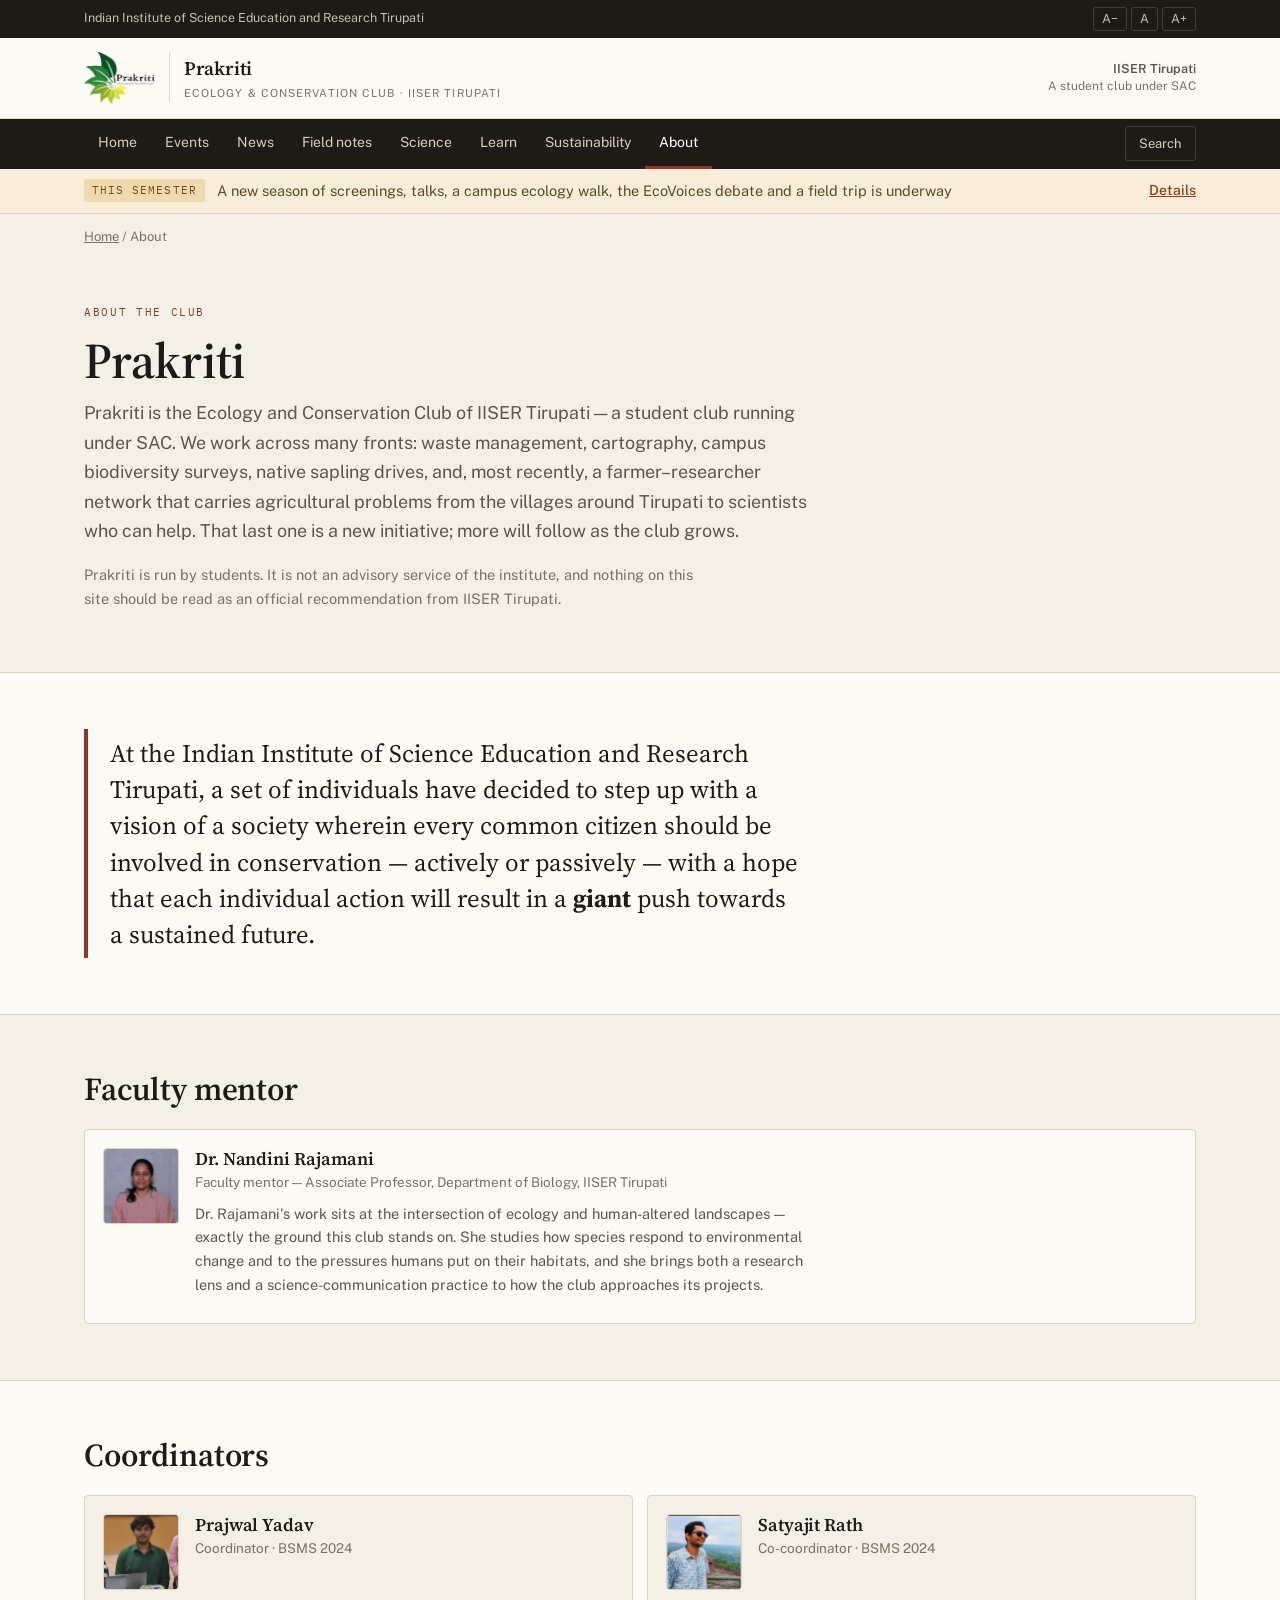
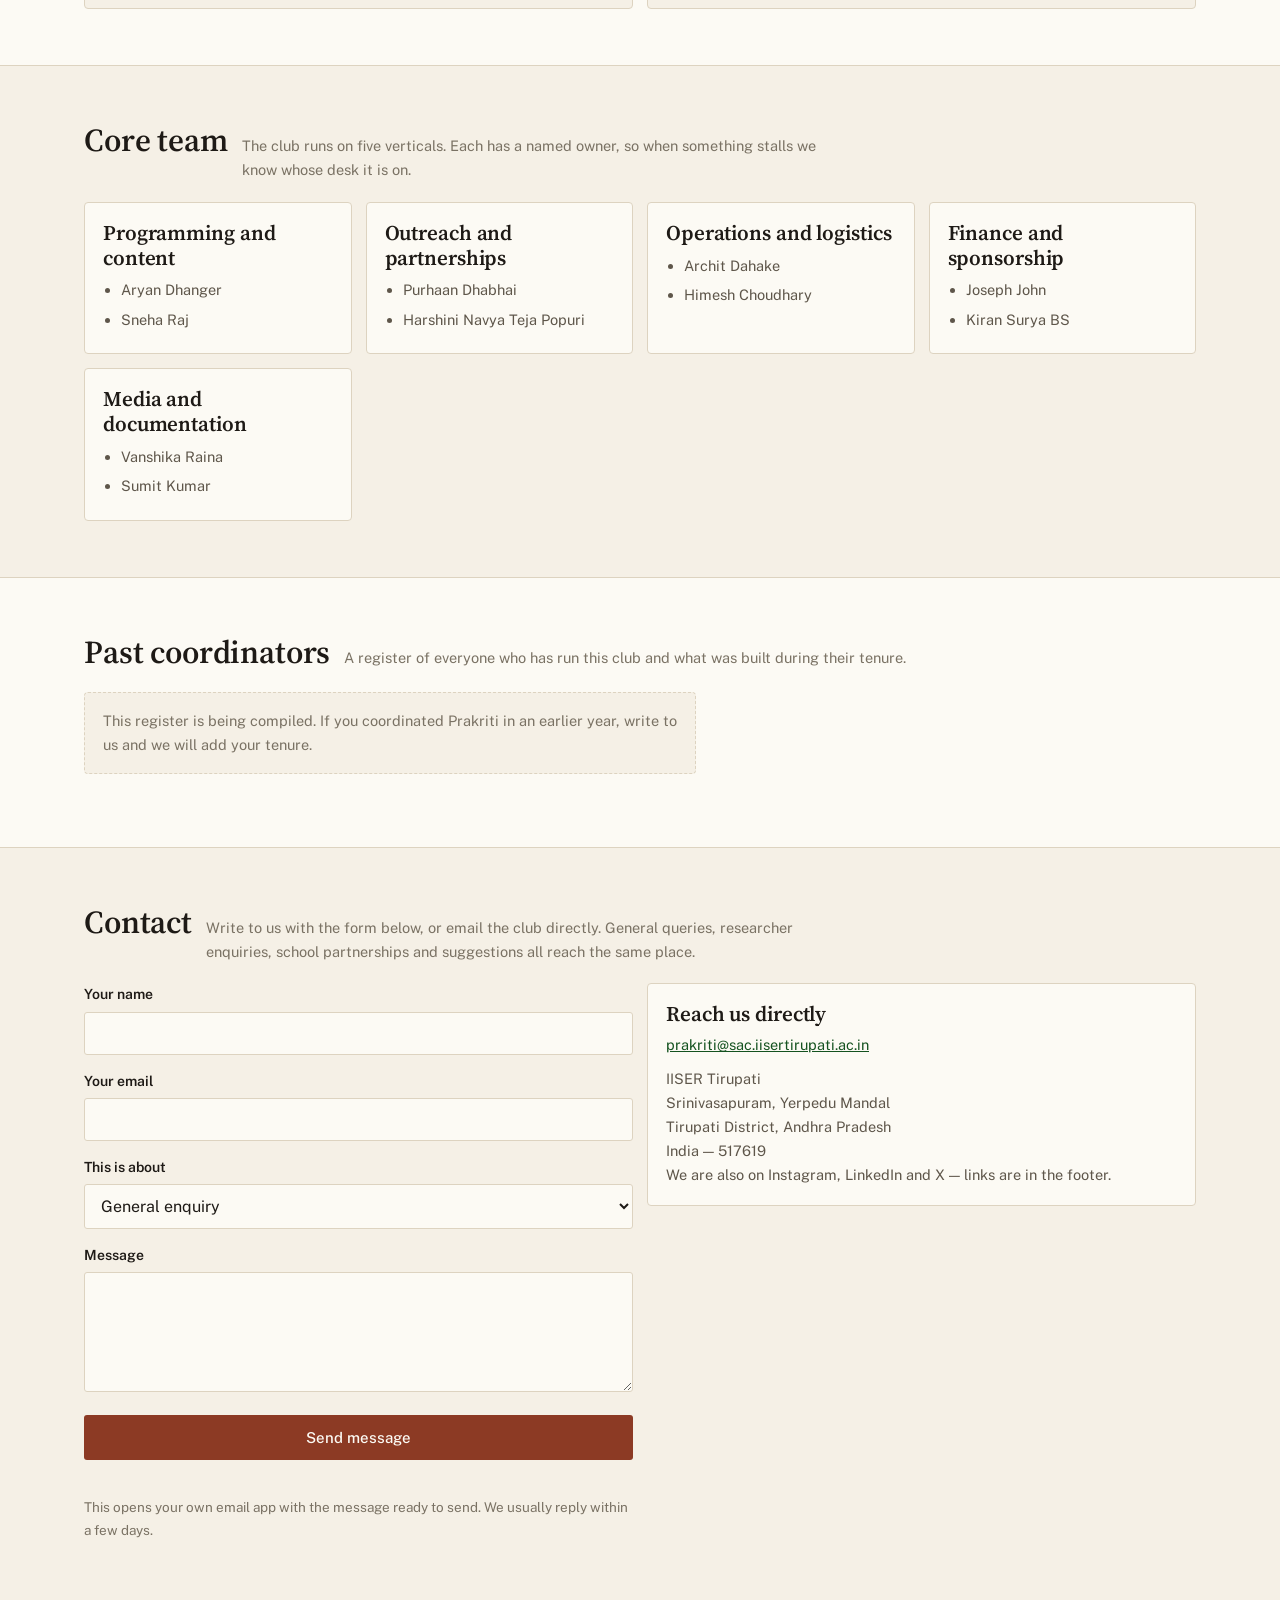
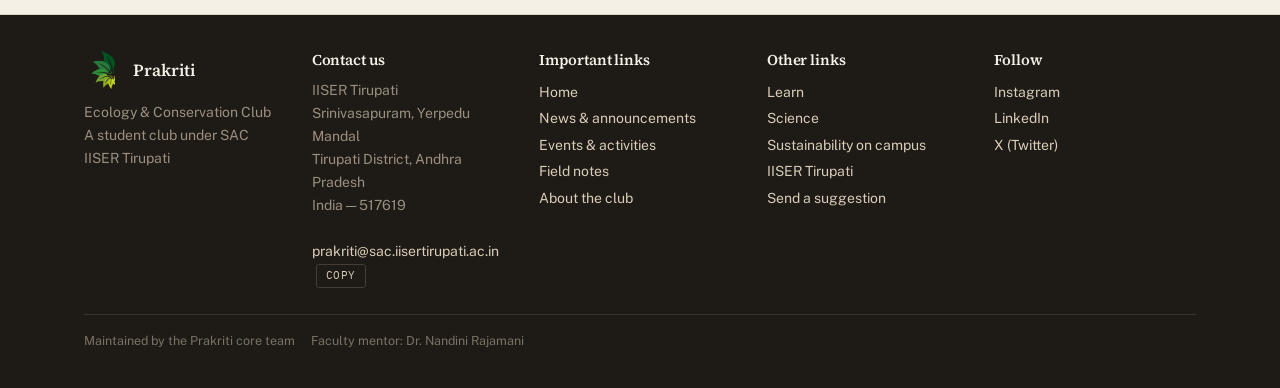
==== commit 39158c8c: "fifth update" ====
--- a/about.html
+++ b/about.html
@@ -1,272 +1,131 @@
-<!doctype html>
+<!DOCTYPE html>
 <html lang="en">
-  <head>
-    <meta charset="utf-8" />
-    <meta name="viewport" content="width=device-width,initial-scale=1" />
-    <title>About — Prakriti, IISER Tirupati</title>
-    <meta
-      name="description"
-      content="Prakriti is the Ecology and Conservation Club of IISER Tirupati, a student club under SAC. Core team, faculty mentor and past coordinators."
-    />
-    <link rel="icon" href="assets/img/favicon.png" />
-    <link rel="apple-touch-icon" href="assets/img/apple-touch-icon.png" />
-    <link rel="preconnect" href="https://fonts.googleapis.com" />
-    <link rel="preconnect" href="https://fonts.gstatic.com" crossorigin />
-    <link
-      href="https://fonts.googleapis.com/css2?family=IBM+Plex+Mono&family=Noto+Sans+Telugu:wght@400;600&family=Public+Sans:wght@400;500;600&family=Source+Serif+4:opsz,wght@8..60,600&display=swap"
-      rel="stylesheet"
-    />
-    <link rel="stylesheet" href="assets/css/style.css" />
-  </head>
-  <body>
-    <a class="skip" href="#main">Skip to content</a>
-    <div id="site-header"></div>
+<head>
+<meta charset="utf-8">
+<meta name="viewport" content="width=device-width,initial-scale=1">
+<title>About — Prakriti, IISER Tirupati</title>
+<meta name="description" content="Prakriti is the Ecology and Conservation Club of IISER Tirupati, a student club under SAC. Core team, faculty mentor and past coordinators.">
+<link rel="icon" href="assets/img/favicon.png">
+<link rel="apple-touch-icon" href="assets/img/apple-touch-icon.png">
+<link rel="preconnect" href="https://fonts.googleapis.com">
+<link rel="preconnect" href="https://fonts.gstatic.com" crossorigin>
+<link href="https://fonts.googleapis.com/css2?family=IBM+Plex+Mono&family=Noto+Sans+Telugu:wght@400;600&family=Public+Sans:wght@400;500;600&family=Source+Serif+4:opsz,wght@8..60,600&display=swap" rel="stylesheet">
+<link rel="stylesheet" href="assets/css/style.css">
+</head>
+<body>
+<a class="skip" href="#main">Skip to content</a>
+<div id="site-header"></div>
 
-    <main id="main">
-      <div class="wrap">
-        <nav class="crumbs" aria-label="Breadcrumb">
-          <a href="index.html">Home</a> / About
-        </nav>
+<main id="main">
+  <div class="wrap"><nav class="crumbs" aria-label="Breadcrumb"><a href="index.html">Home</a> / About</nav></div>
+
+  <header class="pagehead"><div class="wrap">
+    <p class="eyebrow">About the club</p>
+    <h1>Prakriti</h1>
+    <p class="lede">Prakriti is the Ecology and Conservation Club of IISER Tirupati &mdash; a student club running under SAC. We work across many fronts: waste management, cartography, campus biodiversity surveys, native sapling drives, and, most recently, a farmer&ndash;researcher network that carries agricultural problems from the villages around Tirupati to scientists who can help. That last one is a new initiative; more will follow as the club grows.</p>
+    <p class="muted" style="font-size:14.5px">Prakriti is run by students. It is not an advisory service of the institute, and nothing on this site should be read as an official recommendation from IISER Tirupati.</p>
+  </div></header>
+
+  <section class="section section--paper"><div class="wrap">
+    <blockquote style="font-family:var(--serif);font-size:clamp(19px,2.2vw,25px);line-height:1.45;color:var(--ink);border-left:4px solid var(--laterite);padding:6px 0 6px 22px;margin:0;max-width:60ch">
+      At the Indian Institute of Science Education and Research Tirupati, a set of individuals have decided to step up with a vision of a society wherein every common citizen should be involved in conservation &mdash; actively or passively &mdash; with a hope that each individual action will result in a <strong>giant</strong> push towards a sustained future.
+    </blockquote>
+  </div></section>
+
+  <section class="section"><div class="wrap">
+    <div class="sectionhead"><h2>Faculty mentor</h2></div>
+    <div id="mentor"></div>
+  </div></section>
+
+  <section class="section section--paper"><div class="wrap">
+    <div class="sectionhead"><h2>Coordinators</h2></div>
+    <div class="grid grid--2" id="coordinators"></div>
+  </div></section>
+
+  <section class="section"><div class="wrap">
+    <div class="sectionhead"><h2>Core team</h2>
+      <p>The club runs on five verticals. Each has a named owner, so when something stalls we know whose desk it is on.</p></div>
+    <div class="grid grid--3" id="core-team"></div>
+  </div></section>
+
+  <section class="section section--paper"><div class="wrap">
+    <div class="sectionhead"><h2>Past coordinators</h2>
+      <p>A register of everyone who has run this club and what was built during their tenure.</p></div>
+    <div id="past-coordinators"></div>
+  </div></section>
+
+  <section class="section" id="contact"><div class="wrap">
+    <div class="sectionhead"><h2>Contact</h2>
+      <p>Write to us with the form below, or email the club directly. General queries, researcher enquiries, school partnerships and suggestions all reach the same place.</p></div>
+    <div class="grid grid--2">
+      <div>
+        <form id="contactForm" novalidate>
+          <div class="field">
+            <label for="c_name">Your name</label>
+            <input id="c_name" name="name" required autocomplete="name">
+          </div>
+          <div class="field">
+            <label for="c_email">Your email</label>
+            <input id="c_email" name="email" type="email" required autocomplete="email">
+          </div>
+          <div class="field">
+            <label for="c_topic">This is about</label>
+            <select id="c_topic" name="topic">
+              <option>General enquiry</option>
+              <option>I'm a researcher</option>
+              <option>School partnership</option>
+              <option>A suggestion</option>
+              <option>Something else</option>
+            </select>
+          </div>
+          <div class="field">
+            <label for="c_message">Message</label>
+            <textarea id="c_message" name="message" required></textarea>
+          </div>
+          <p><button type="submit" class="btn btn--primary btn--wide">Send message</button></p>
+          <p class="status" id="c_status" role="status" aria-live="polite"></p>
+          <p class="formnote">This opens your own email app with the message ready to send. We usually reply within a few days.</p>
+        </form>
       </div>
+      <div>
+        <article class="card">
+          <h3>Reach us directly</h3>
+          <p style="margin-bottom:10px"><a id="c_mail" href="#">prakriti@sac.iisertirupati.ac.in</a></p>
+          <p>IISER Tirupati<br>Srinivasapuram, Yerpedu Mandal<br>Tirupati District, Andhra Pradesh<br>India &mdash; 517619</p>
+          <p style="margin:0">We are also on Instagram, LinkedIn and X &mdash; links are in the footer.</p>
+        </article>
+      </div>
+    </div>
+  </div></section>
 
-      <header class="pagehead">
-        <div class="wrap">
-          <p class="eyebrow">About the club</p>
-          <h1>Prakriti</h1>
-          <p class="lede">
-            Prakriti is the Ecology and Conservation Club of IISER Tirupati
-            &mdash; a student club running under SAC. We work across many
-            fronts: waste management, cartography, campus biodiversity surveys,
-            native sapling drives, and, most recently, a farmer&ndash;researcher
-            network that carries agricultural problems from the villages around
-            Tirupati to scientists who can help. That last one is a new
-            initiative; more will follow as the club grows.
-          </p>
-          <p class="muted" style="font-size: 14.5px">
-            Prakriti is run by students. It is not an advisory service of the
-            institute, and nothing on this site should be read as an official
-            recommendation from IISER Tirupati.
-          </p>
-        </div>
-      </header>
+  <script>
+  document.addEventListener("DOMContentLoaded", function () {
+    document.getElementById("c_mail").href = "mailto:" + SITE.email;
 
-      <section class="section section--paper">
-        <div class="wrap">
-          <blockquote
-            style="
-              font-family: var(--serif);
-              font-size: clamp(19px, 2.2vw, 25px);
-              line-height: 1.45;
-              color: var(--ink);
-              border-left: 4px solid var(--laterite);
-              padding: 6px 0 6px 22px;
-              margin: 0;
-              max-width: 60ch;
-            "
-          >
-            At the Indian Institute of Science Education and Research Tirupati,
-            a set of individuals have decided to step up with a vision of a
-            society wherein every common citizen should be involved in
-            conservation &mdash; actively or passively &mdash; with a hope that
-            each individual action will result in a <strong>giant</strong> push
-            towards a sustained future.
-          </blockquote>
-        </div>
-      </section>
+    var form = document.getElementById("contactForm");
+    var st = document.getElementById("c_status");
+    function say(m, tone){ st.textContent = m; st.dataset.tone = tone || ""; }
 
-      <section class="section">
-        <div class="wrap">
-          <div class="sectionhead"><h2>Faculty mentor</h2></div>
-          <div id="mentor"></div>
-        </div>
-      </section>
+    form.addEventListener("submit", function (e) {
+      e.preventDefault();
+      if (!form.name.value.trim() || !form.email.value.trim() || !form.message.value.trim()) {
+        return say("Please fill in your name, email and message.", "err");
+      }
+      var body = "Name: " + form.name.value.trim() +
+                 "\nEmail: " + form.email.value.trim() +
+                 "\nTopic: " + form.topic.value +
+                 "\n\n" + form.message.value.trim();
+      window.location.href = "mailto:" + SITE.email +
+        "?subject=" + encodeURIComponent("Website enquiry — " + form.topic.value) +
+        "&body=" + encodeURIComponent(body);
+      say("Your email app is opening with the message ready to send.", "ok");
+    });
+  });
+  </script>
+</main>
 
-      <section class="section section--paper">
-        <div class="wrap">
-          <div class="sectionhead"><h2>Coordinators</h2></div>
-          <div class="grid grid--2" id="coordinators"></div>
-        </div>
-      </section>
-
-      <section class="section">
-        <div class="wrap">
-          <div class="sectionhead">
-            <h2>Core team</h2>
-            <p>
-              The club runs on five verticals. Each has a named owner, so when
-              something stalls we know whose desk it is on.
-            </p>
-          </div>
-          <div class="grid grid--3" id="core-team"></div>
-        </div>
-      </section>
-
-      <section class="section section--paper">
-        <div class="wrap">
-          <div class="sectionhead">
-            <h2>Past coordinators</h2>
-            <p>
-              A register of everyone who has run this club and what was built
-              during their tenure.
-            </p>
-          </div>
-          <div id="past-coordinators"></div>
-        </div>
-      </section>
-
-      <section class="section" id="contact">
-        <div class="wrap">
-          <div class="sectionhead">
-            <h2>Contact</h2>
-            <p>
-              Write to us with the form below, or email the club directly.
-              General queries, researcher enquiries, school partnerships and
-              suggestions all reach the same place.
-            </p>
-          </div>
-          <div class="grid grid--2">
-            <div>
-              <form id="contactForm" novalidate>
-                <div class="field">
-                  <label for="c_name">Your name</label>
-                  <input id="c_name" name="name" required autocomplete="name" />
-                </div>
-                <div class="field">
-                  <label for="c_email">Your email</label>
-                  <input
-                    id="c_email"
-                    name="email"
-                    type="email"
-                    required
-                    autocomplete="email"
-                  />
-                </div>
-                <div class="field">
-                  <label for="c_topic">This is about</label>
-                  <select id="c_topic" name="topic">
-                    <option>General enquiry</option>
-                    <option>I'm a researcher</option>
-                    <option>School partnership</option>
-                    <option>A suggestion</option>
-                    <option>Something else</option>
-                  </select>
-                </div>
-                <div class="field">
-                  <label for="c_message">Message</label>
-                  <textarea id="c_message" name="message" required></textarea>
-                </div>
-                <p>
-                  <button type="submit" class="btn btn--primary btn--wide">
-                    Send message
-                  </button>
-                </p>
-                <p
-                  class="status"
-                  id="c_status"
-                  role="status"
-                  aria-live="polite"
-                ></p>
-                <p class="formnote">
-                  Goes straight to the club inbox. We usually reply within a few
-                  days.
-                </p>
-              </form>
-            </div>
-            <div>
-              <article class="card">
-                <h3>Reach us directly</h3>
-                <p style="margin-bottom: 10px">
-                  <a id="c_mail" href="#">prakriti@sac.iisertirupati.ac.in</a>
-                </p>
-                <p>
-                  IISER Tirupati<br />Srinivasapuram, Yerpedu Mandal<br />Tirupati
-                  District, Andhra Pradesh<br />India &mdash; 517619
-                </p>
-                <p style="margin: 0">
-                  We are also on Instagram, LinkedIn and X &mdash; links are in
-                  the footer.
-                </p>
-              </article>
-            </div>
-          </div>
-        </div>
-      </section>
-
-      <script>
-        document.addEventListener("DOMContentLoaded", function () {
-          document.getElementById("c_mail").href = "mailto:" + SITE.email;
-
-          // Formspree endpoint. Replace FORM_ID after creating a free form at formspree.io.
-          var FORMSPREE = "https://formspree.io/f/xljrnpjd";
-          var form = document.getElementById("contactForm");
-          var st = document.getElementById("c_status");
-          function say(m, tone) {
-            st.textContent = m;
-            st.dataset.tone = tone || "";
-          }
-
-          form.addEventListener("submit", function (e) {
-            e.preventDefault();
-            if (
-              !form.name.value.trim() ||
-              !form.email.value.trim() ||
-              !form.message.value.trim()
-            ) {
-              return say("Please fill in your name, email and message.", "err");
-            }
-            if (!FORMSPREE) {
-              // Fallback until Formspree is connected: open the user's mail app, pre-filled.
-              var body =
-                "Name: " +
-                form.name.value.trim() +
-                "\nEmail: " +
-                form.email.value.trim() +
-                "\nTopic: " +
-                form.topic.value +
-                "\n\n" +
-                form.message.value.trim();
-              window.location.href =
-                "mailto:" +
-                SITE.email +
-                "?subject=" +
-                encodeURIComponent("Website enquiry — " + form.topic.value) +
-                "&body=" +
-                encodeURIComponent(body);
-              return say(
-                "Opening your email app with the message ready to send.",
-                "ok",
-              );
-            }
-            say("Sending…");
-            fetch(FORMSPREE, {
-              method: "POST",
-              headers: { Accept: "application/json" },
-              body: new FormData(form),
-            })
-              .then(function (r) {
-                if (r.ok) {
-                  form.reset();
-                  say("Thanks — your message has been sent.", "ok");
-                } else {
-                  say(
-                    "Something went wrong. Please email us directly instead.",
-                    "err",
-                  );
-                }
-              })
-              .catch(function () {
-                say(
-                  "Something went wrong. Please email us directly instead.",
-                  "err",
-                );
-              });
-          });
-        });
-      </script>
-    </main>
-
-    <div id="site-footer"></div>
-    <script src="assets/js/content.js"></script>
-    <script src="assets/js/site.js"></script>
-  </body>
+<div id="site-footer"></div>
+<script src="assets/js/content.js"></script>
+<script src="assets/js/site.js"></script>
+</body>
 </html>
--- a/assets/css/style.css
+++ b/assets/css/style.css
@@ -216,6 +216,20 @@
 .person__role{font-size:13.5px;color:var(--muted);margin-bottom:8px}
 .person p{font-size:14.5px;color:var(--ink-soft);margin:0 0 8px}
 
+.scopetag{
+  display:inline-block;font-family:var(--mono);font-size:9.5px;letter-spacing:.06em;
+  text-transform:uppercase;padding:2px 7px;border-radius:2px;margin-left:6px;
+  background:var(--green-bg);color:var(--green-dark);border:1px solid #C6DBC4;
+}
+.scopetag--off{background:var(--ochre-bg);color:var(--ochre-text);border-color:#DFC08A}
+
+.statusbadge{
+  display:inline-block;font-family:var(--mono);font-size:10px;letter-spacing:.07em;
+  text-transform:uppercase;padding:3px 9px;border-radius:2px;margin-bottom:10px;
+  background:var(--green-bg);color:var(--green-dark);border:1px solid #C6DBC4;
+}
+.statusbadge--planned{background:var(--ochre-bg);color:var(--ochre-text);border-color:#DFC08A}
+
 .copybtn{
   font-family:var(--mono);font-size:10.5px;letter-spacing:.06em;text-transform:uppercase;
   background:none;border:1px solid #453D33;color:#D8CDB8;
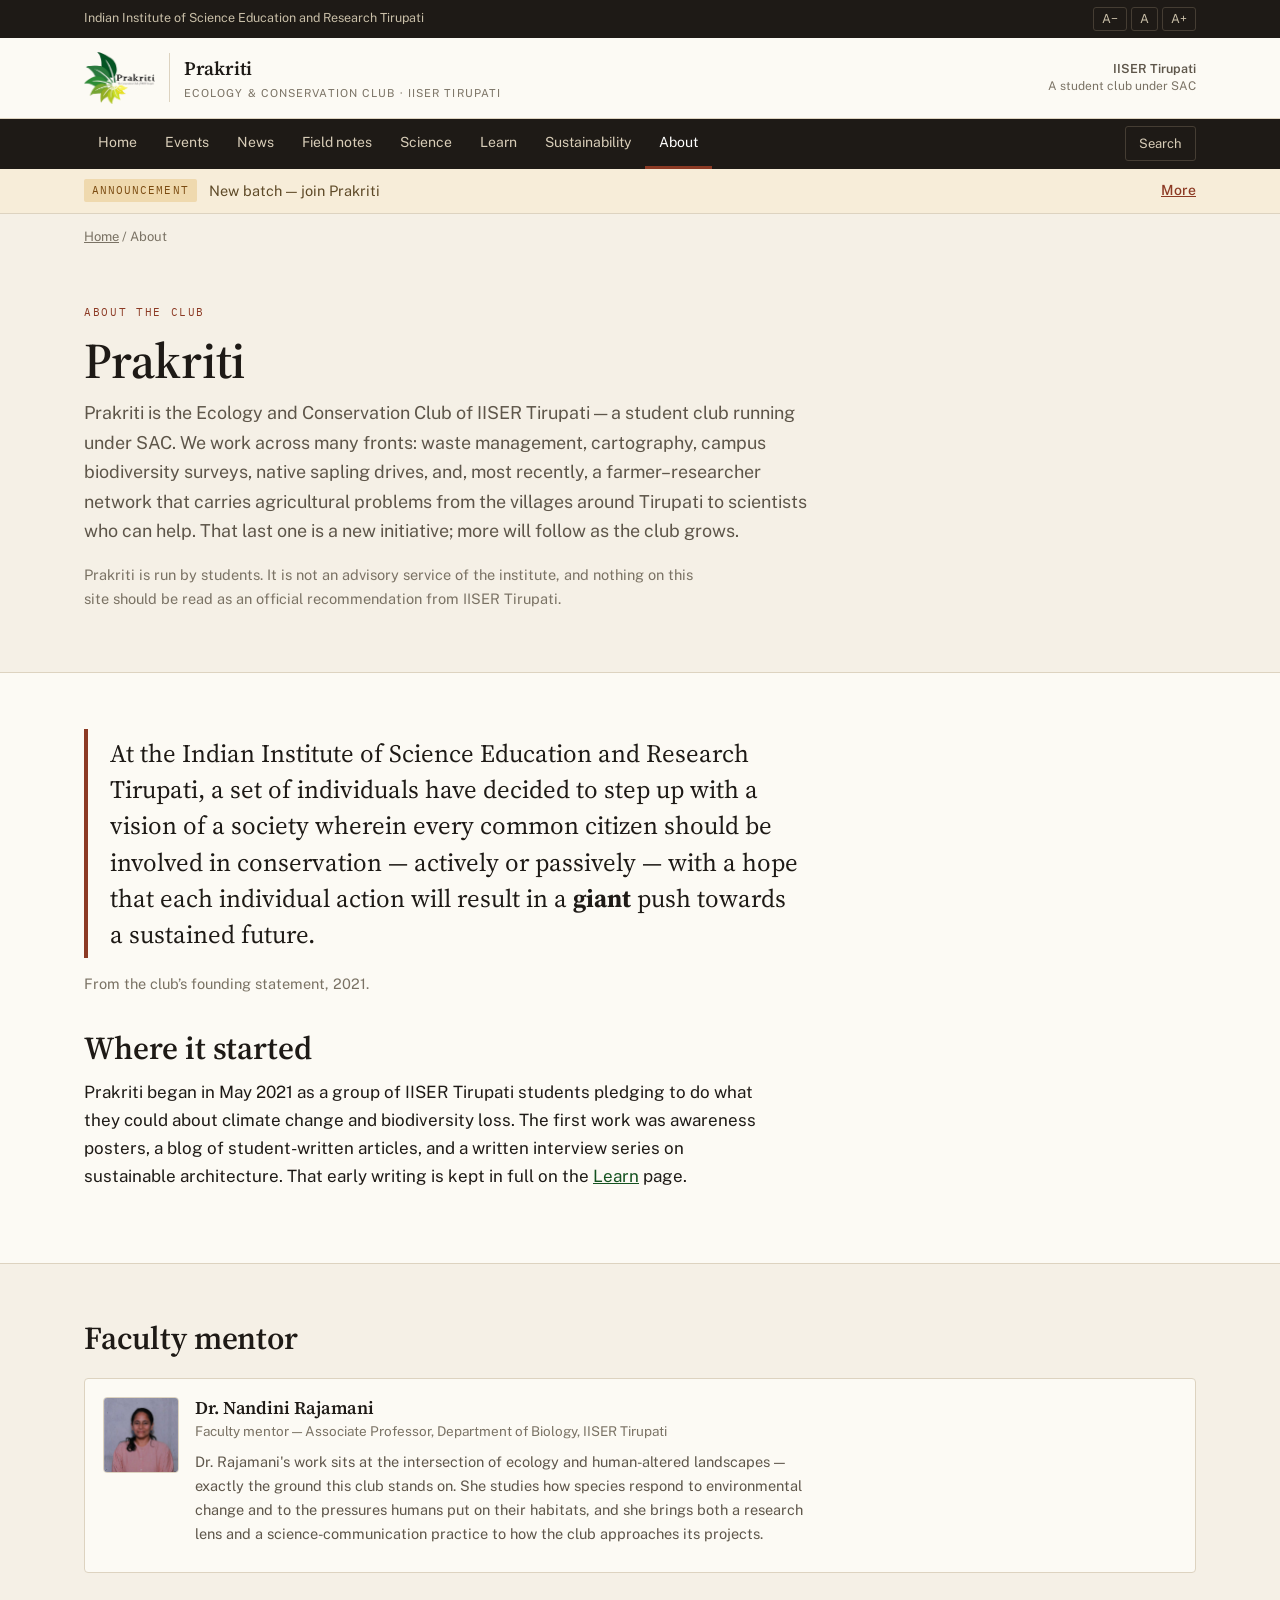
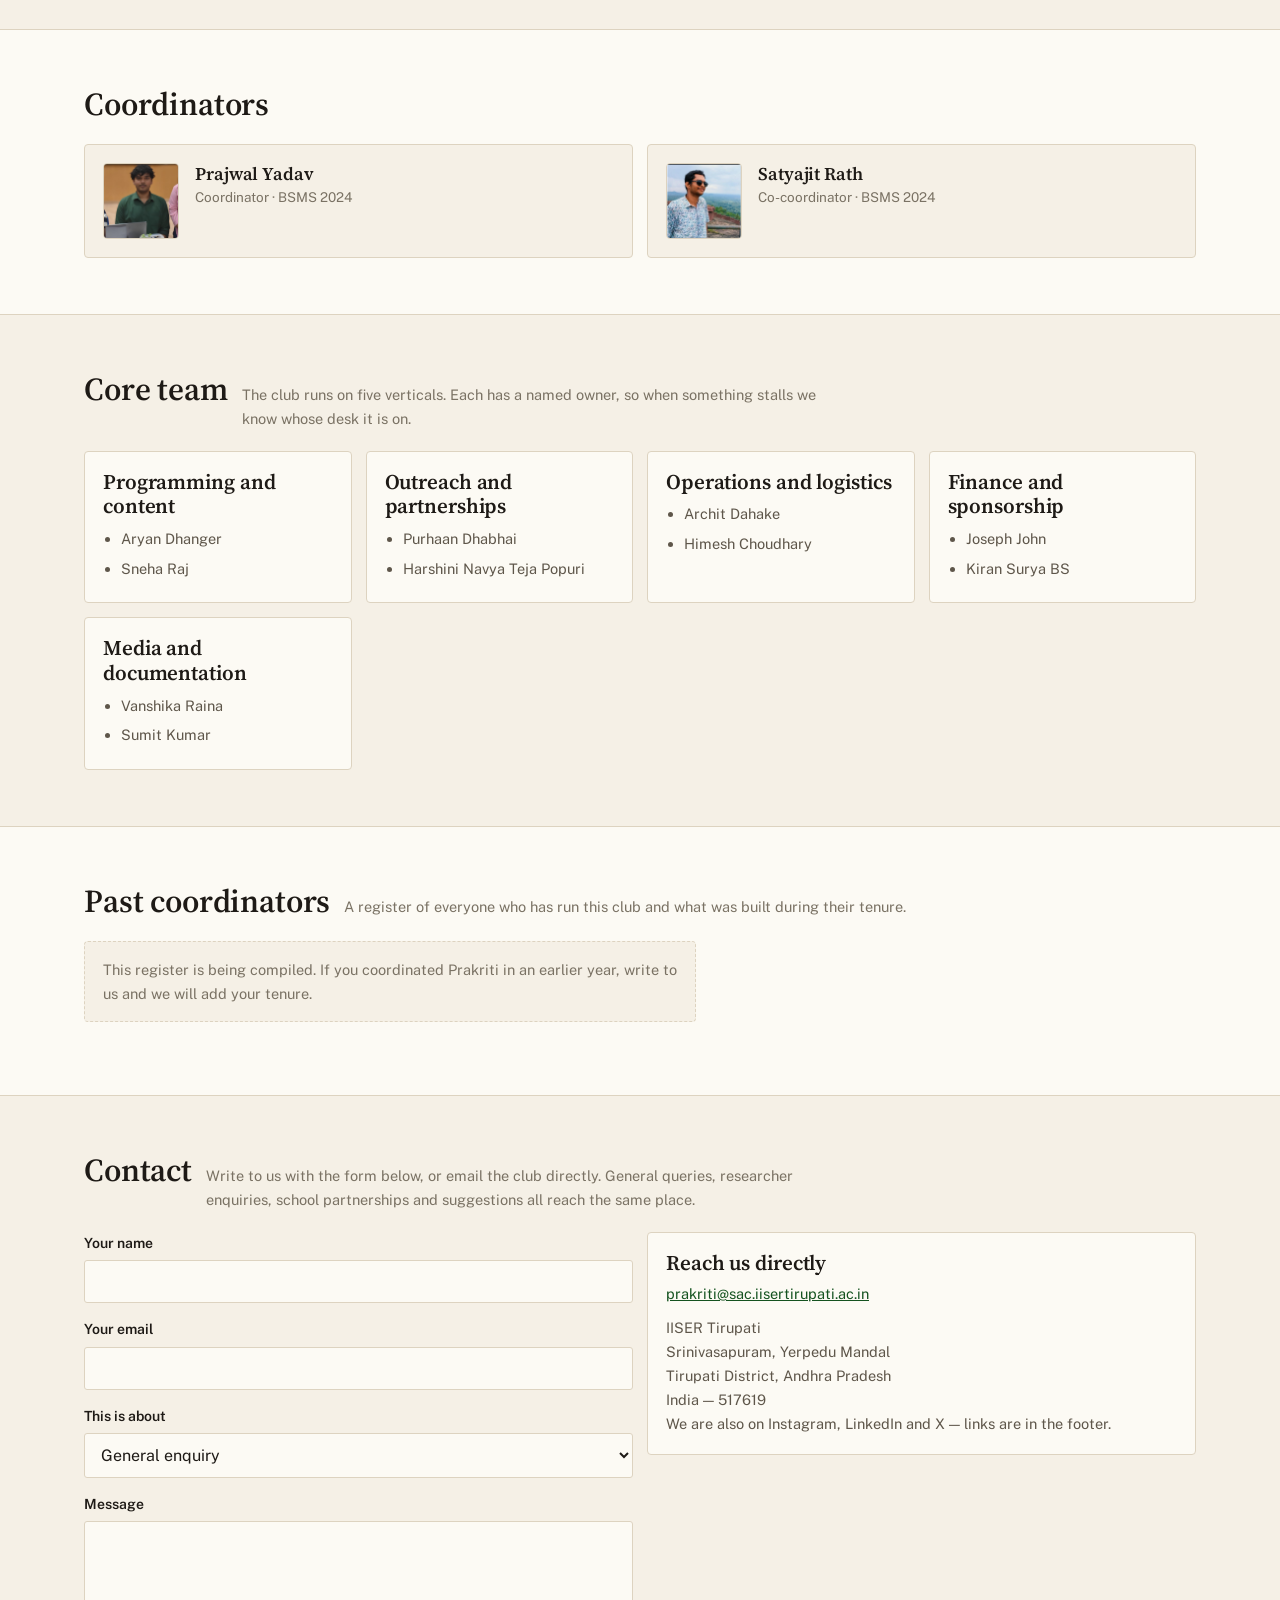
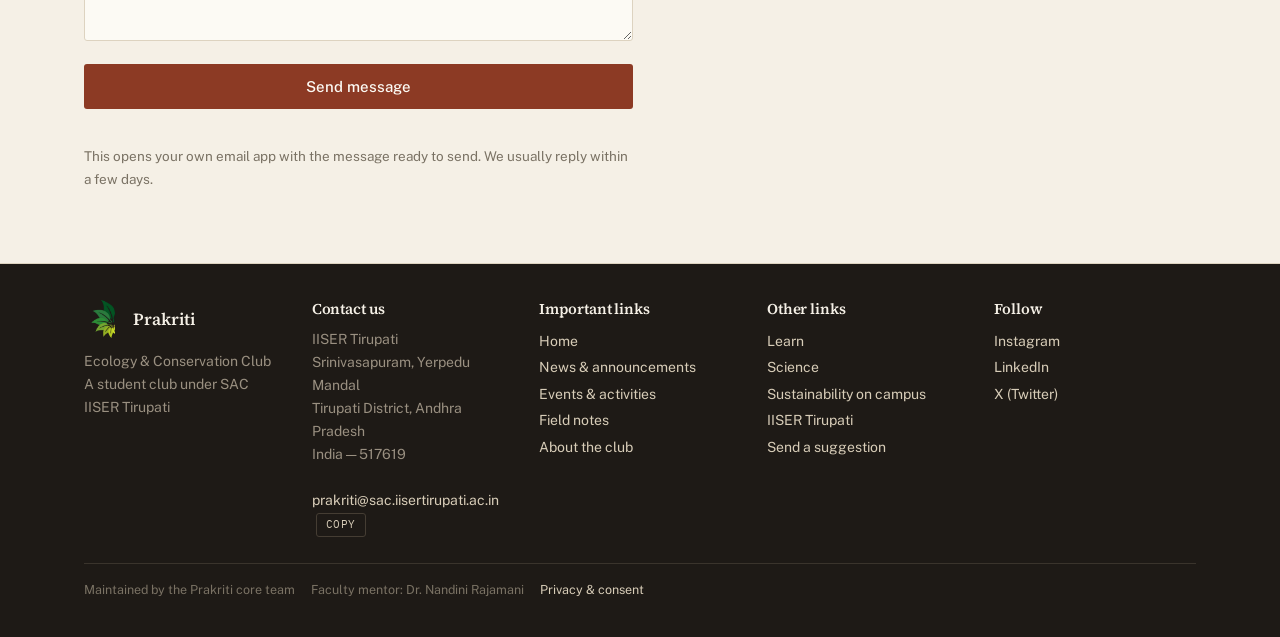
==== commit d0f848fe: "Move the 2021 blog archive into the site" ====
--- a/about.html
+++ b/about.html
@@ -30,6 +30,9 @@
     <blockquote style="font-family:var(--serif);font-size:clamp(19px,2.2vw,25px);line-height:1.45;color:var(--ink);border-left:4px solid var(--laterite);padding:6px 0 6px 22px;margin:0;max-width:60ch">
       At the Indian Institute of Science Education and Research Tirupati, a set of individuals have decided to step up with a vision of a society wherein every common citizen should be involved in conservation &mdash; actively or passively &mdash; with a hope that each individual action will result in a <strong>giant</strong> push towards a sustained future.
     </blockquote>
+    <p class="muted" style="font-size:14.5px;margin-top:14px">From the club&rsquo;s founding statement, 2021.</p>
+    <h2 style="margin:34px 0 10px">Where it started</h2>
+    <p>Prakriti began in May 2021 as a group of IISER Tirupati students pledging to do what they could about climate change and biodiversity loss. The first work was awareness posters, a blog of student-written articles, and a written interview series on sustainable architecture. That early writing is kept in full on the <a href="learn.html">Learn</a> page.</p>
   </div></section>
 
   <section class="section"><div class="wrap">
--- a/assets/css/style.css
+++ b/assets/css/style.css
@@ -310,7 +310,34 @@
 }
 .section--paper .pending{background:var(--millet)}
 
+/* ---------- archive articles ---------- */
+.art-byline{font-size:15px;color:var(--ink-soft);margin-bottom:6px}
+.art-note{font-size:13.5px;color:var(--muted);max-width:70ch;margin:0}
+.prose{max-width:720px;margin:0 auto;font-size:1.02rem;line-height:1.75}
+.prose p{max-width:none}
+.prose h2{margin:2.4rem 0 .9rem;padding-top:1.2rem;border-top:1px solid var(--rule)}
+.prose h2:first-child{margin-top:0;padding-top:0;border-top:0}
+.prose h3{margin:1.9rem 0 .6rem}
+.prose h4{margin:1.4rem 0 .4rem;font-family:var(--sans);font-size:13px;letter-spacing:.1em;text-transform:uppercase;color:var(--laterite)}
+.prose a{overflow-wrap:anywhere}
+.art-part{font-family:var(--mono);font-size:12px;letter-spacing:.08em;text-transform:uppercase;color:var(--laterite)}
+.art-step{display:flex;gap:12px;align-items:baseline;font-size:clamp(16px,1.5vw,19px)}
+.art-step span{flex:none;font-family:var(--mono);font-size:13px;color:var(--paper);background:var(--green);border-radius:50%;width:26px;height:26px;display:inline-flex;align-items:center;justify-content:center;transform:translateY(-2px)}
+.art-fig{margin:1.6rem 0;background:var(--paper);border:1px solid var(--rule);border-radius:4px;padding:10px}
+.art-fig img{margin:0 auto;max-height:520px;width:auto;height:auto}
+.art-fig figcaption{font-size:12.5px;color:var(--muted);padding:8px 4px 0;line-height:1.5}
+.art-scan img{max-height:none;width:100%}
+.art-refs{font-size:14px;color:var(--ink-soft);padding-left:1.4rem}
+.art-refs li{margin-bottom:.45rem}
+.art-back{max-width:720px;margin:2.4rem auto 0;font-size:14.5px}
+
 @media (prefers-reduced-motion:reduce){
   html{scroll-behavior:auto}
   *{animation:none!important;transition:none!important}
 }
+.art-scans{margin:1.8rem 0;border:1px solid var(--rule);border-radius:4px;background:var(--paper);padding:0 14px}
+.art-scans summary{cursor:pointer;padding:12px 0;font-size:14.5px;color:var(--green-dark)}
+.art-scans[open] summary{border-bottom:1px solid var(--rule-soft);margin-bottom:10px}
+.art-scans .art-fig{border:0;background:none;padding:0}
+.art-fig--gone img{display:none}
+.art-fig--gone figcaption::before{content:"Image unavailable — ";font-style:italic}
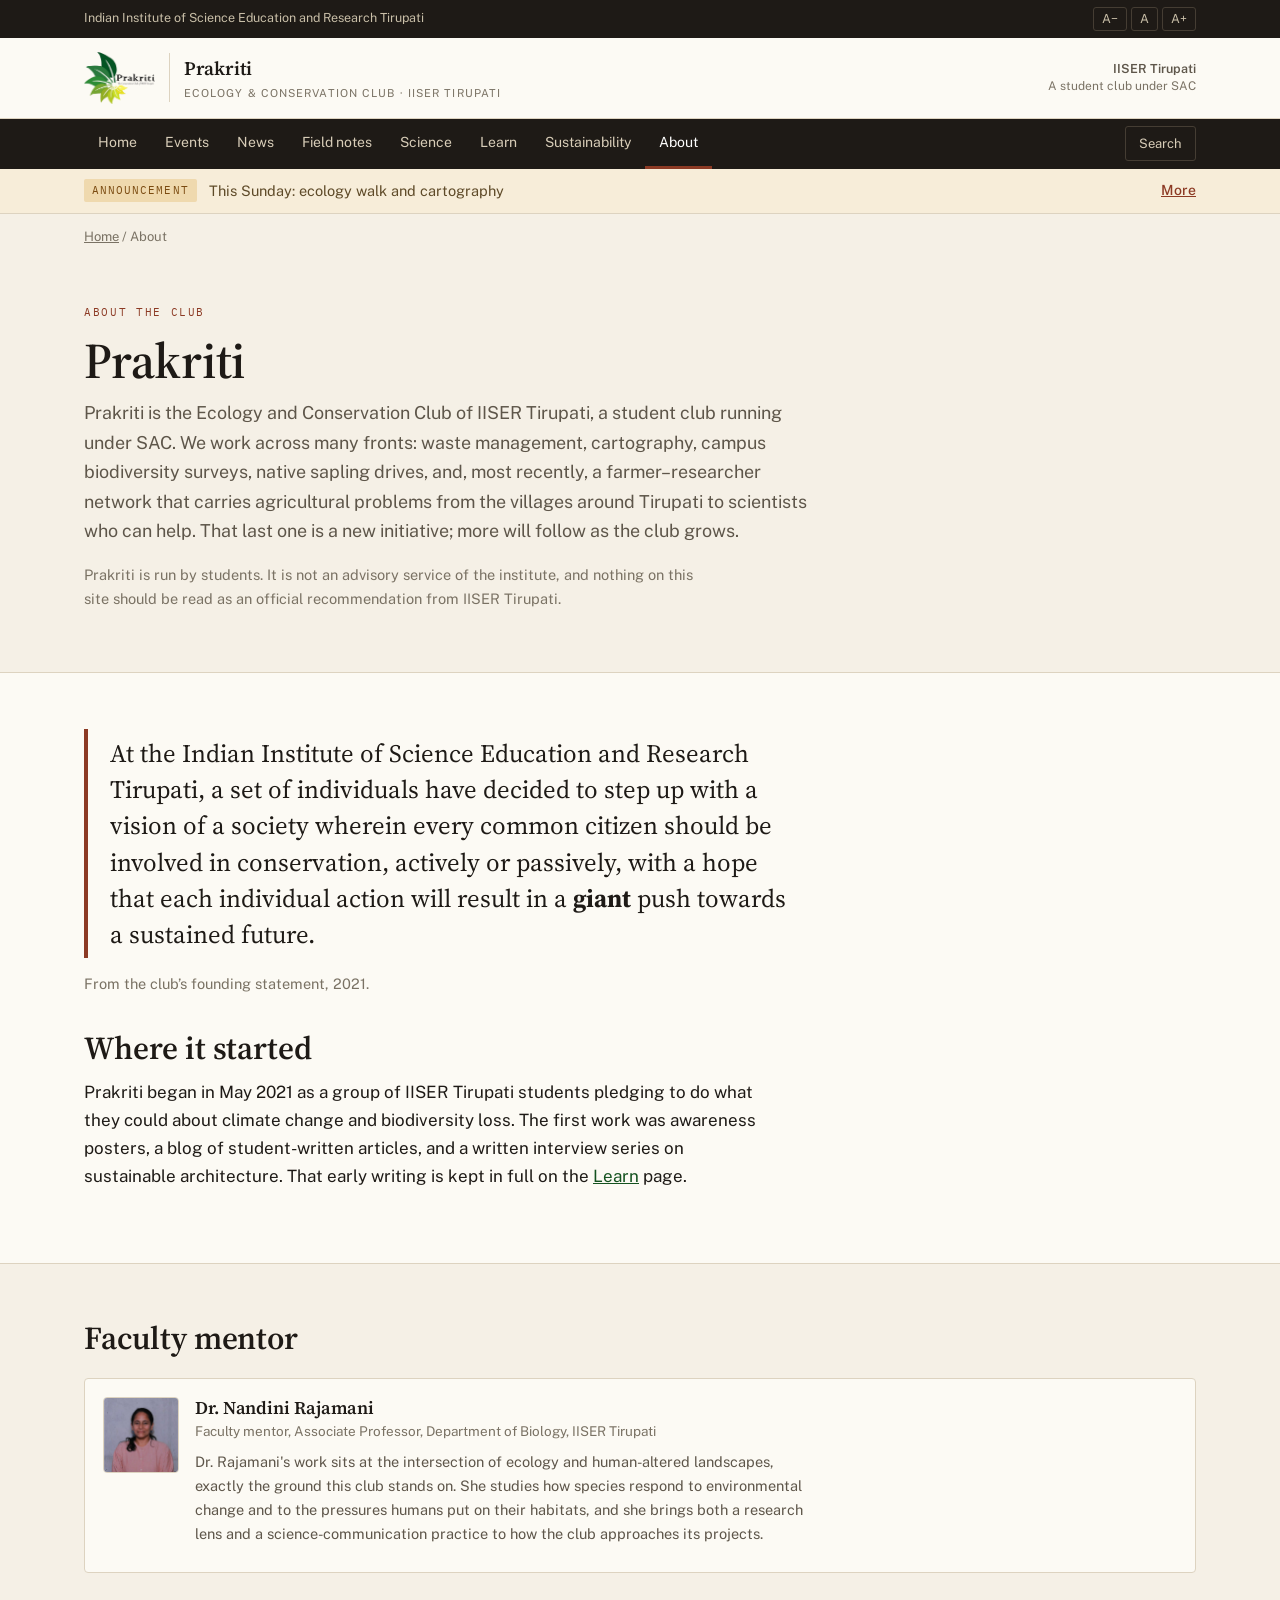
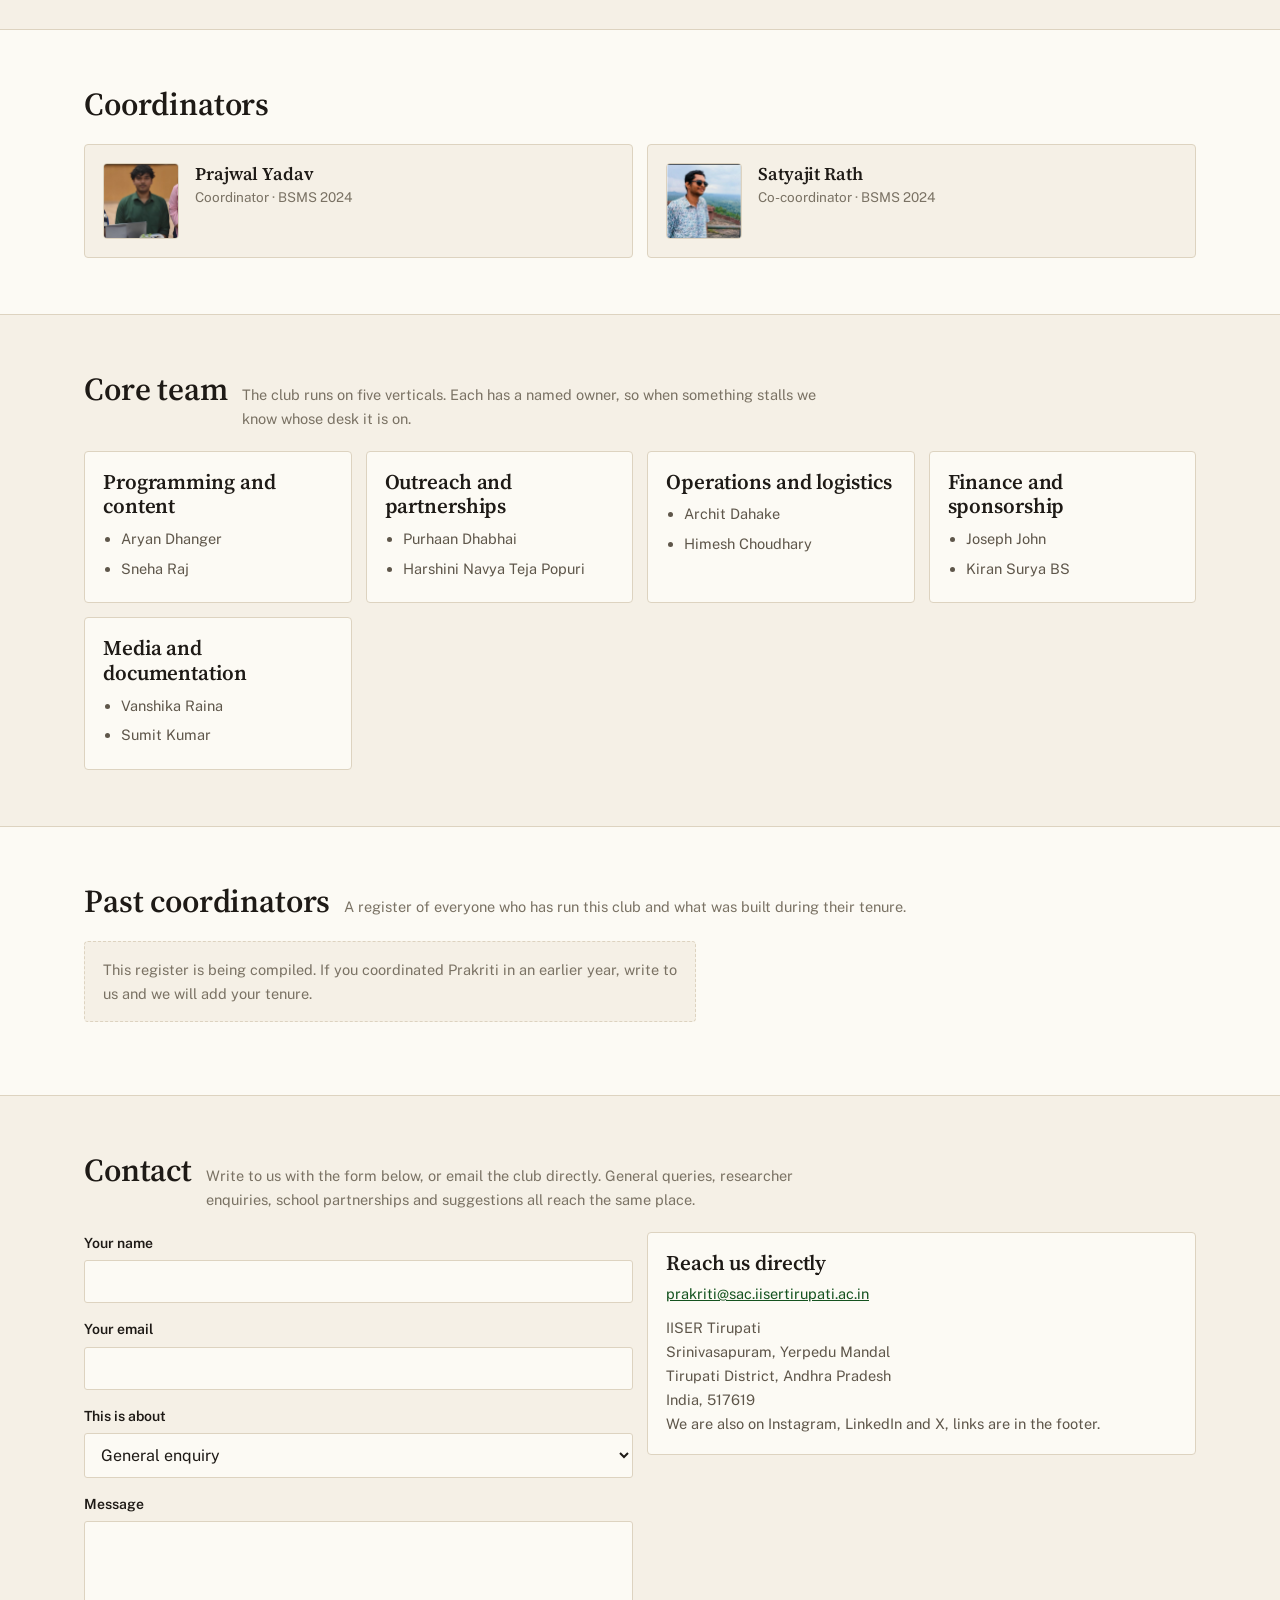
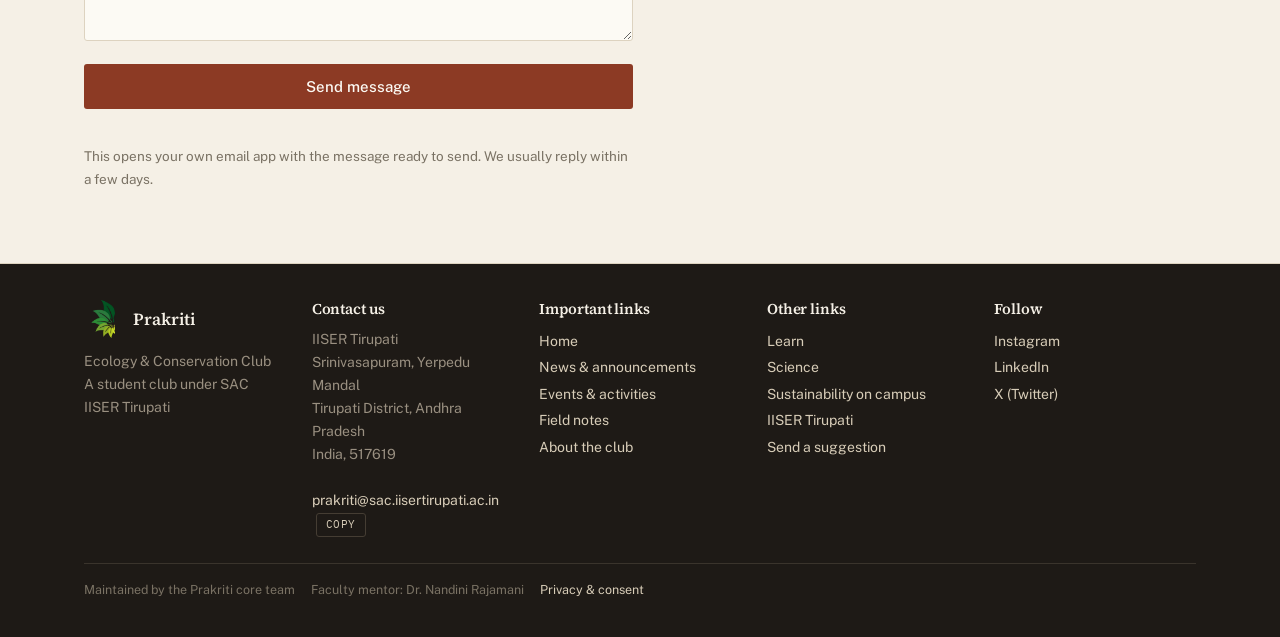
==== commit 976baf2d: "sixth update" ====
--- a/about.html
+++ b/about.html
@@ -3,13 +3,21 @@
 <head>
 <meta charset="utf-8">
 <meta name="viewport" content="width=device-width,initial-scale=1">
-<title>About — Prakriti, IISER Tirupati</title>
+<title>About, Prakriti, IISER Tirupati</title>
 <meta name="description" content="Prakriti is the Ecology and Conservation Club of IISER Tirupati, a student club under SAC. Core team, faculty mentor and past coordinators.">
 <link rel="icon" href="assets/img/favicon.png">
 <link rel="apple-touch-icon" href="assets/img/apple-touch-icon.png">
 <link rel="preconnect" href="https://fonts.googleapis.com">
 <link rel="preconnect" href="https://fonts.gstatic.com" crossorigin>
 <link href="https://fonts.googleapis.com/css2?family=IBM+Plex+Mono&family=Noto+Sans+Telugu:wght@400;600&family=Public+Sans:wght@400;500;600&family=Source+Serif+4:opsz,wght@8..60,600&display=swap" rel="stylesheet">
+<link rel="canonical" href="https://prakriti-iisertirupati.github.io/website/about.html">
+<meta property="og:type" content="website">
+<meta property="og:site_name" content="Prakriti, IISER Tirupati">
+<meta property="og:title" content="About, Prakriti, IISER Tirupati">
+<meta property="og:description" content="Prakriti is the Ecology and Conservation Club of IISER Tirupati, a student club under SAC. Core team, faculty mentor and past coordinators.">
+<meta property="og:url" content="https://prakriti-iisertirupati.github.io/website/about.html">
+<meta property="og:image" content="https://prakriti-iisertirupati.github.io/website/assets/img/prakriti-card.png">
+<meta name="twitter:card" content="summary_large_image">
 <link rel="stylesheet" href="assets/css/style.css">
 </head>
 <body>
@@ -22,13 +30,13 @@
   <header class="pagehead"><div class="wrap">
     <p class="eyebrow">About the club</p>
     <h1>Prakriti</h1>
-    <p class="lede">Prakriti is the Ecology and Conservation Club of IISER Tirupati &mdash; a student club running under SAC. We work across many fronts: waste management, cartography, campus biodiversity surveys, native sapling drives, and, most recently, a farmer&ndash;researcher network that carries agricultural problems from the villages around Tirupati to scientists who can help. That last one is a new initiative; more will follow as the club grows.</p>
+    <p class="lede">Prakriti is the Ecology and Conservation Club of IISER Tirupati, a student club running under SAC. We work across many fronts: waste management, cartography, campus biodiversity surveys, native sapling drives, and, most recently, a farmer&ndash;researcher network that carries agricultural problems from the villages around Tirupati to scientists who can help. That last one is a new initiative; more will follow as the club grows.</p>
     <p class="muted" style="font-size:14.5px">Prakriti is run by students. It is not an advisory service of the institute, and nothing on this site should be read as an official recommendation from IISER Tirupati.</p>
   </div></header>
 
   <section class="section section--paper"><div class="wrap">
     <blockquote style="font-family:var(--serif);font-size:clamp(19px,2.2vw,25px);line-height:1.45;color:var(--ink);border-left:4px solid var(--laterite);padding:6px 0 6px 22px;margin:0;max-width:60ch">
-      At the Indian Institute of Science Education and Research Tirupati, a set of individuals have decided to step up with a vision of a society wherein every common citizen should be involved in conservation &mdash; actively or passively &mdash; with a hope that each individual action will result in a <strong>giant</strong> push towards a sustained future.
+      At the Indian Institute of Science Education and Research Tirupati, a set of individuals have decided to step up with a vision of a society wherein every common citizen should be involved in conservation, actively or passively, with a hope that each individual action will result in a <strong>giant</strong> push towards a sustained future.
     </blockquote>
     <p class="muted" style="font-size:14.5px;margin-top:14px">From the club&rsquo;s founding statement, 2021.</p>
     <h2 style="margin:34px 0 10px">Where it started</h2>
@@ -94,8 +102,8 @@
         <article class="card">
           <h3>Reach us directly</h3>
           <p style="margin-bottom:10px"><a id="c_mail" href="#">prakriti@sac.iisertirupati.ac.in</a></p>
-          <p>IISER Tirupati<br>Srinivasapuram, Yerpedu Mandal<br>Tirupati District, Andhra Pradesh<br>India &mdash; 517619</p>
-          <p style="margin:0">We are also on Instagram, LinkedIn and X &mdash; links are in the footer.</p>
+          <p>IISER Tirupati<br>Srinivasapuram, Yerpedu Mandal<br>Tirupati District, Andhra Pradesh<br>India, 517619</p>
+          <p style="margin:0">We are also on Instagram, LinkedIn and X, links are in the footer.</p>
         </article>
       </div>
     </div>
@@ -119,7 +127,7 @@
                  "\nTopic: " + form.topic.value +
                  "\n\n" + form.message.value.trim();
       window.location.href = "mailto:" + SITE.email +
-        "?subject=" + encodeURIComponent("Website enquiry — " + form.topic.value) +
+        "?subject=" + encodeURIComponent("Website enquiry: " + form.topic.value) +
         "&body=" + encodeURIComponent(body);
       say("Your email app is opening with the message ready to send.", "ok");
     });
--- a/assets/css/style.css
+++ b/assets/css/style.css
@@ -1,4 +1,4 @@
-/* Prakriti — Conservation Club, IISER Tirupati
+/* Prakriti, Conservation Club, IISER Tirupati
    Direction C: Soil and Signal
    Edit content in assets/js/content.js, not here. */
 
@@ -340,4 +340,4 @@
 .art-scans[open] summary{border-bottom:1px solid var(--rule-soft);margin-bottom:10px}
 .art-scans .art-fig{border:0;background:none;padding:0}
 .art-fig--gone img{display:none}
-.art-fig--gone figcaption::before{content:"Image unavailable — ";font-style:italic}
+.art-fig--gone figcaption::before{content:"Image unavailable: ";font-style:italic}
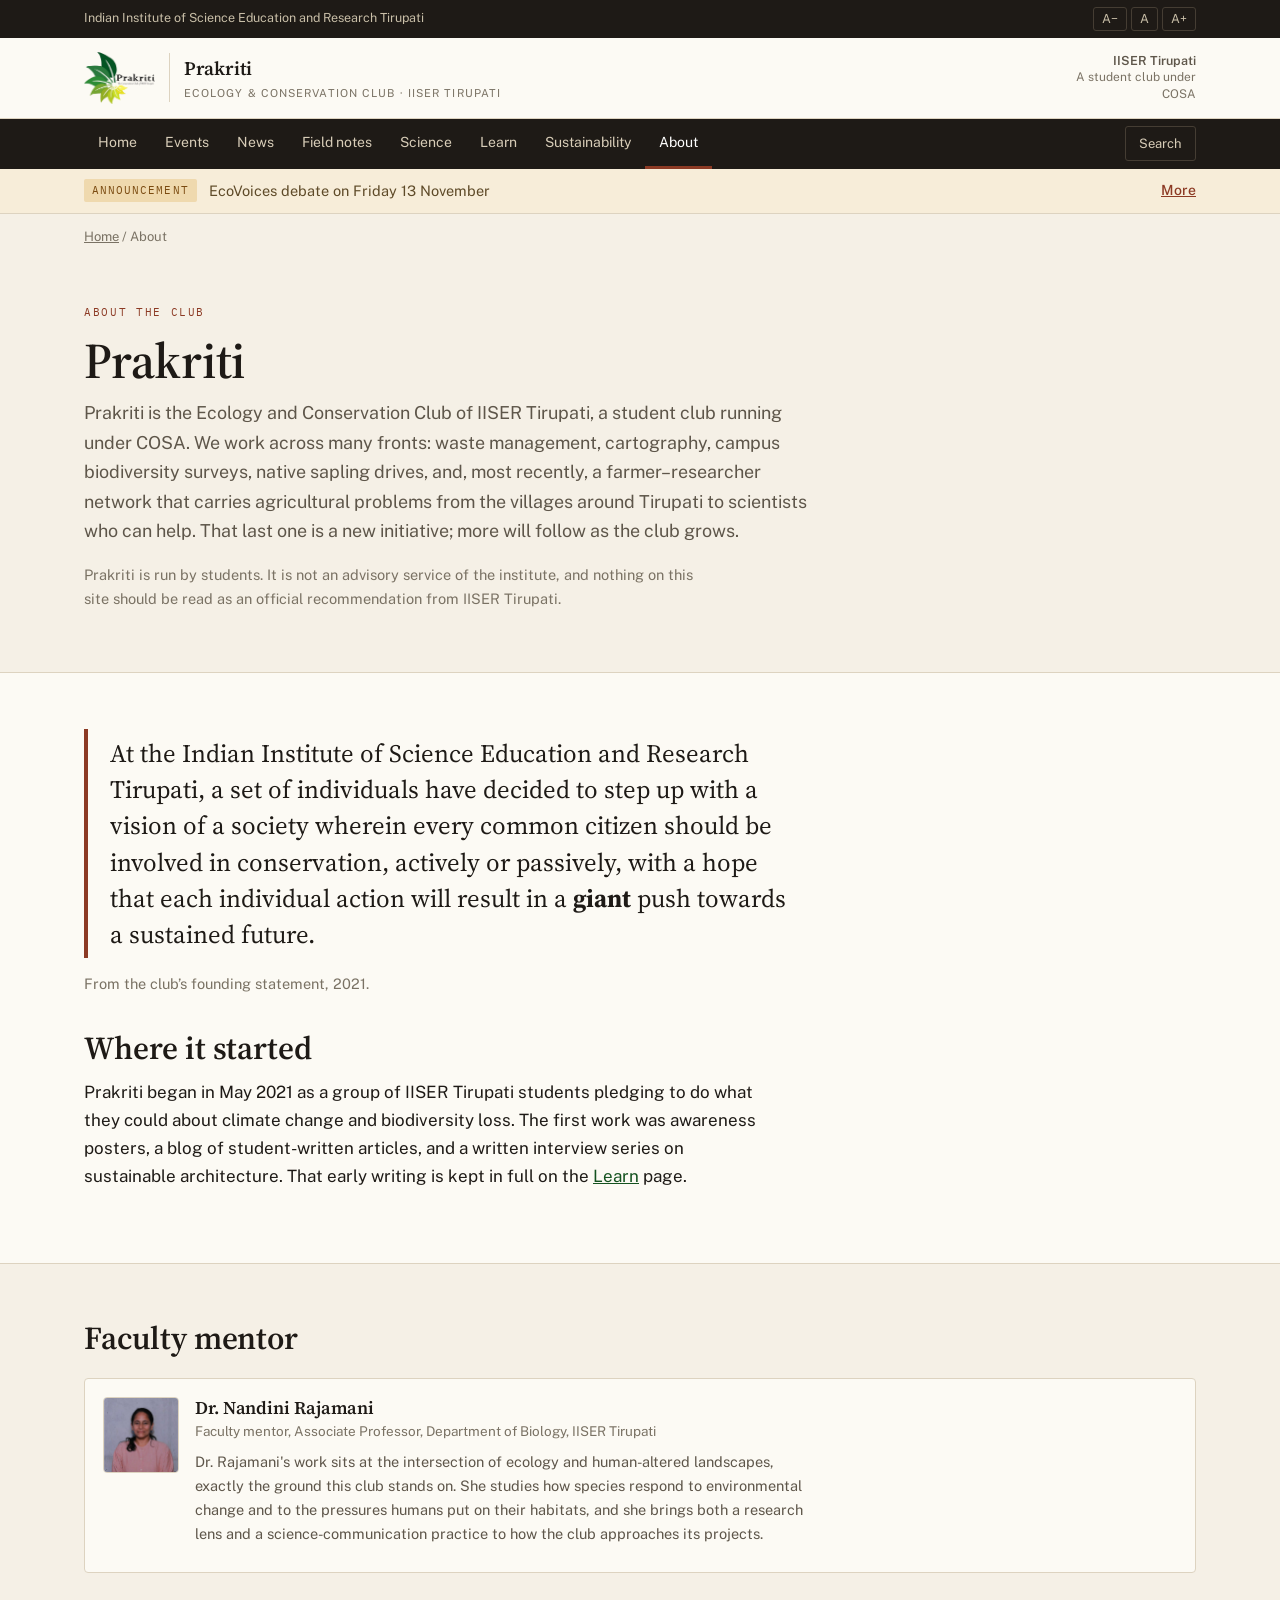
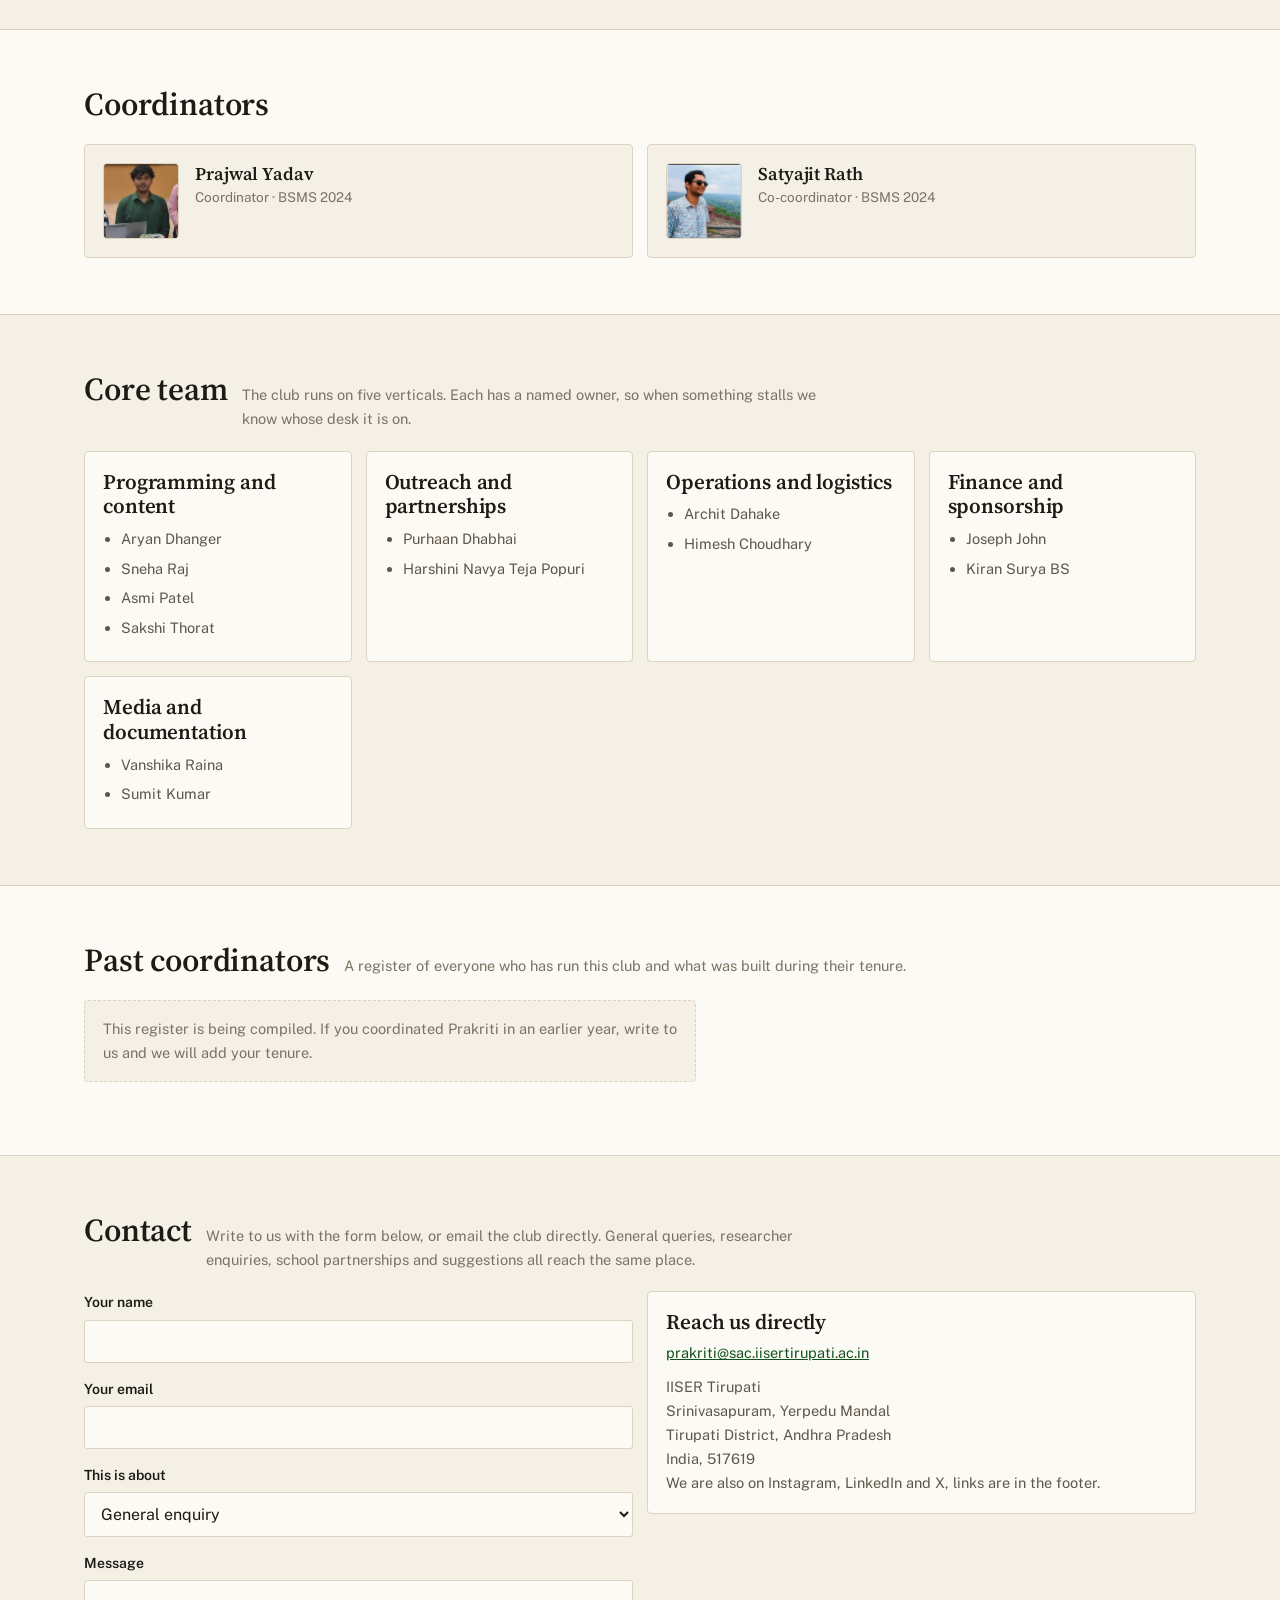
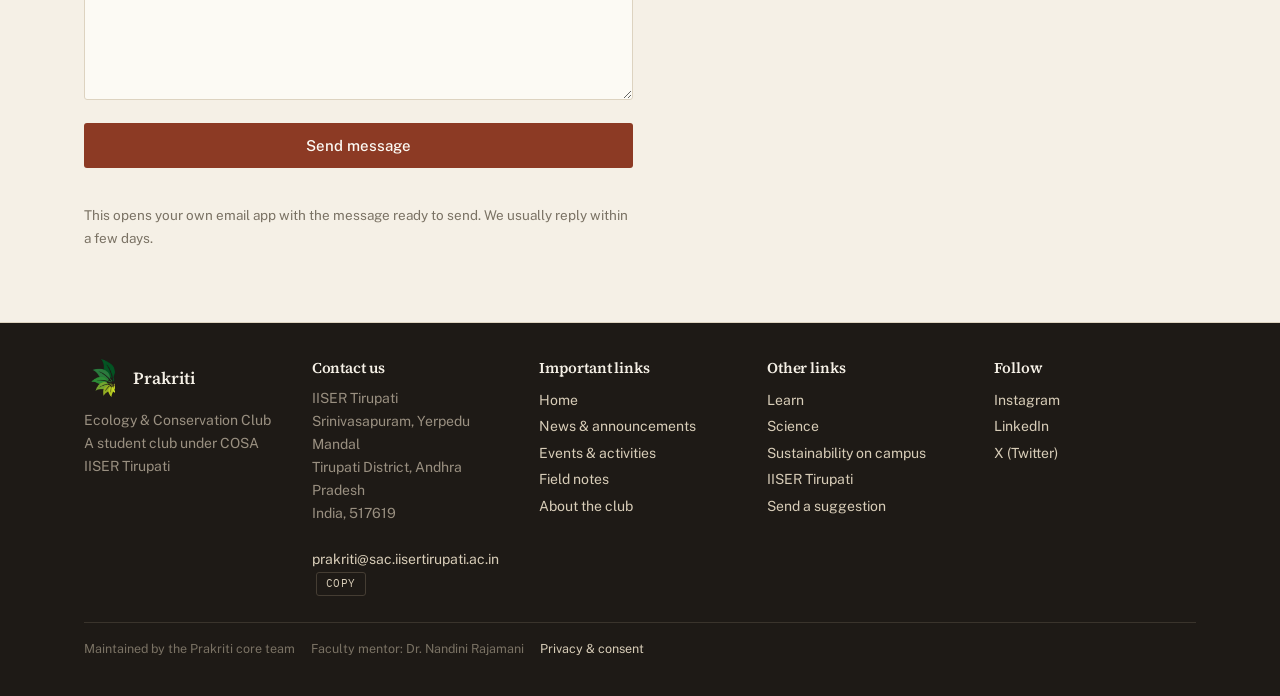
==== commit 8a606f12: "8th update" ====
--- a/about.html
+++ b/about.html
@@ -4,7 +4,7 @@
 <meta charset="utf-8">
 <meta name="viewport" content="width=device-width,initial-scale=1">
 <title>About, Prakriti, IISER Tirupati</title>
-<meta name="description" content="Prakriti is the Ecology and Conservation Club of IISER Tirupati, a student club under SAC. Core team, faculty mentor and past coordinators.">
+<meta name="description" content="Prakriti is the Ecology and Conservation Club of IISER Tirupati, a student club under COSA. Core team, faculty mentor and past coordinators.">
 <link rel="icon" href="assets/img/favicon.png">
 <link rel="apple-touch-icon" href="assets/img/apple-touch-icon.png">
 <link rel="preconnect" href="https://fonts.googleapis.com">
@@ -14,7 +14,7 @@
 <meta property="og:type" content="website">
 <meta property="og:site_name" content="Prakriti, IISER Tirupati">
 <meta property="og:title" content="About, Prakriti, IISER Tirupati">
-<meta property="og:description" content="Prakriti is the Ecology and Conservation Club of IISER Tirupati, a student club under SAC. Core team, faculty mentor and past coordinators.">
+<meta property="og:description" content="Prakriti is the Ecology and Conservation Club of IISER Tirupati, a student club under COSA. Core team, faculty mentor and past coordinators.">
 <meta property="og:url" content="https://prakriti-iisertirupati.github.io/website/about.html">
 <meta property="og:image" content="https://prakriti-iisertirupati.github.io/website/assets/img/prakriti-card.png">
 <meta name="twitter:card" content="summary_large_image">
@@ -30,7 +30,7 @@
   <header class="pagehead"><div class="wrap">
     <p class="eyebrow">About the club</p>
     <h1>Prakriti</h1>
-    <p class="lede">Prakriti is the Ecology and Conservation Club of IISER Tirupati, a student club running under SAC. We work across many fronts: waste management, cartography, campus biodiversity surveys, native sapling drives, and, most recently, a farmer&ndash;researcher network that carries agricultural problems from the villages around Tirupati to scientists who can help. That last one is a new initiative; more will follow as the club grows.</p>
+    <p class="lede">Prakriti is the Ecology and Conservation Club of IISER Tirupati, a student club running under COSA. We work across many fronts: waste management, cartography, campus biodiversity surveys, native sapling drives, and, most recently, a farmer&ndash;researcher network that carries agricultural problems from the villages around Tirupati to scientists who can help. That last one is a new initiative; more will follow as the club grows.</p>
     <p class="muted" style="font-size:14.5px">Prakriti is run by students. It is not an advisory service of the institute, and nothing on this site should be read as an official recommendation from IISER Tirupati.</p>
   </div></header>
 
